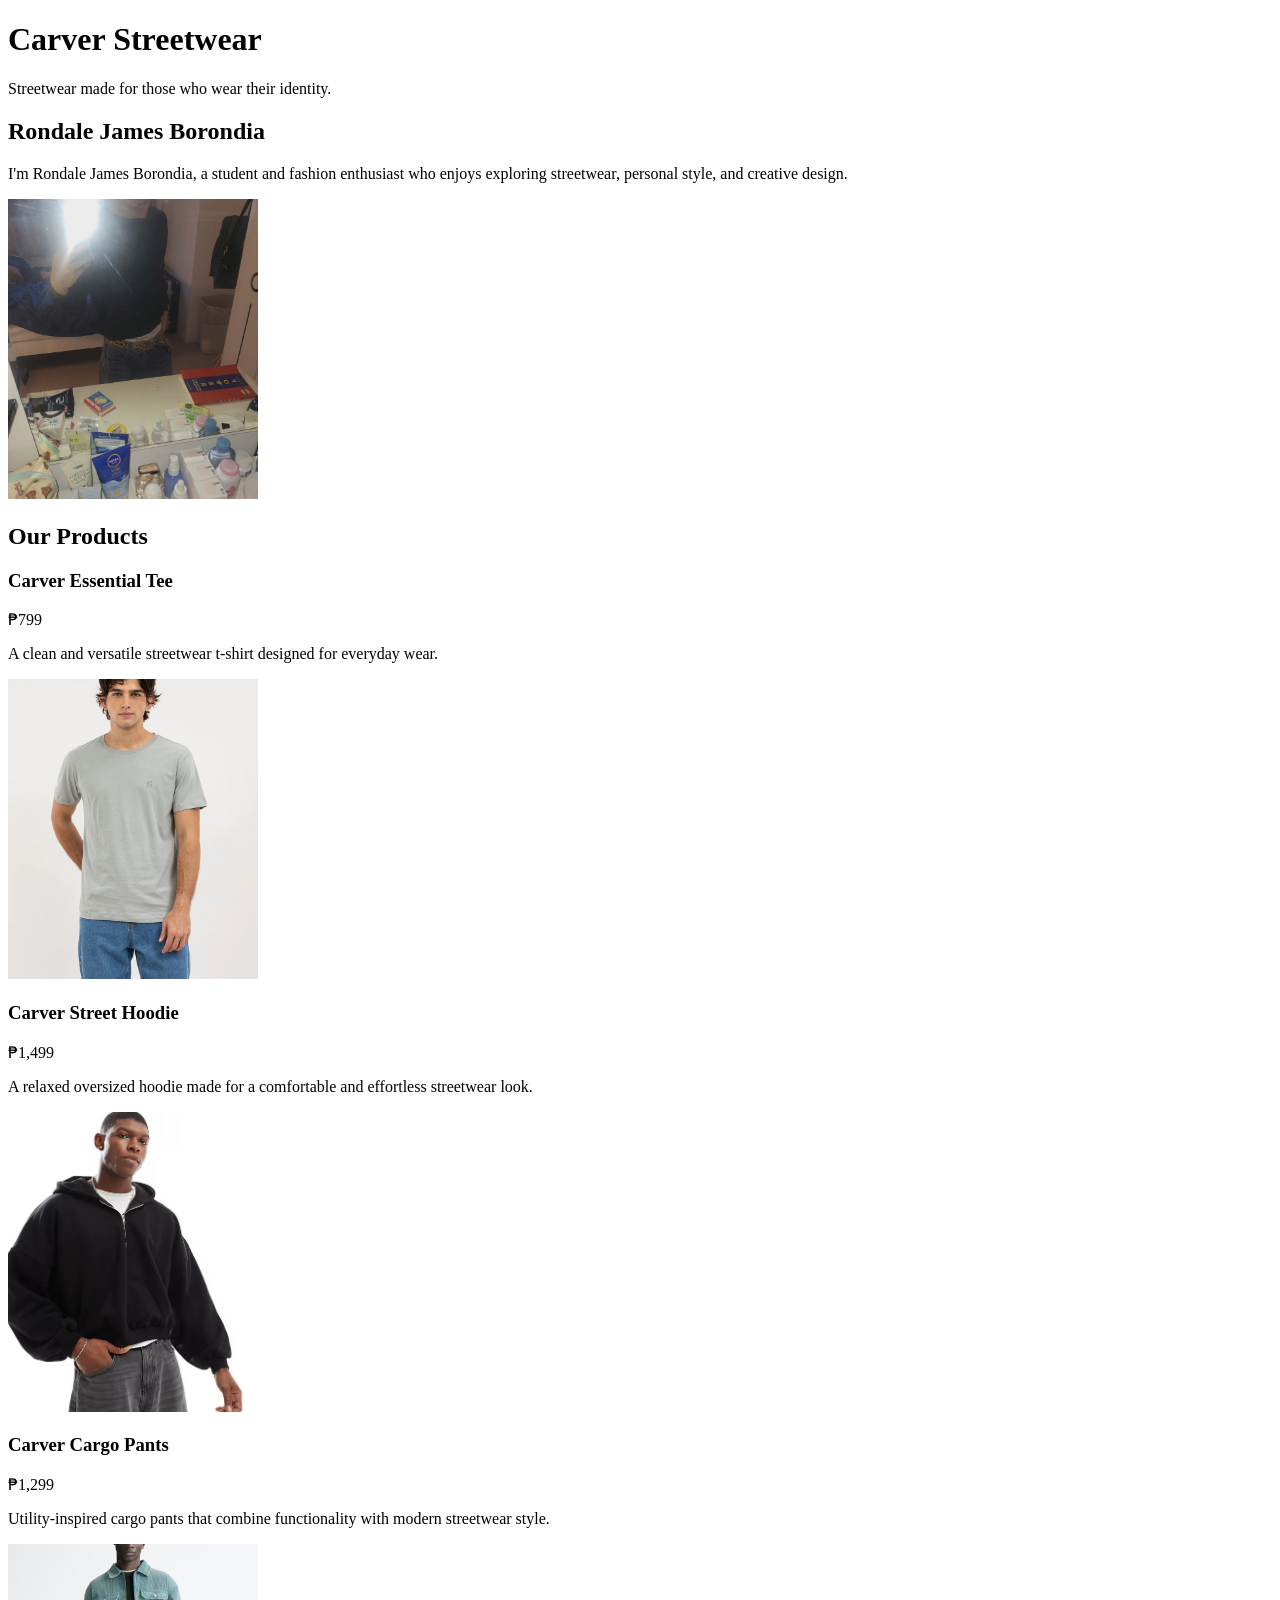
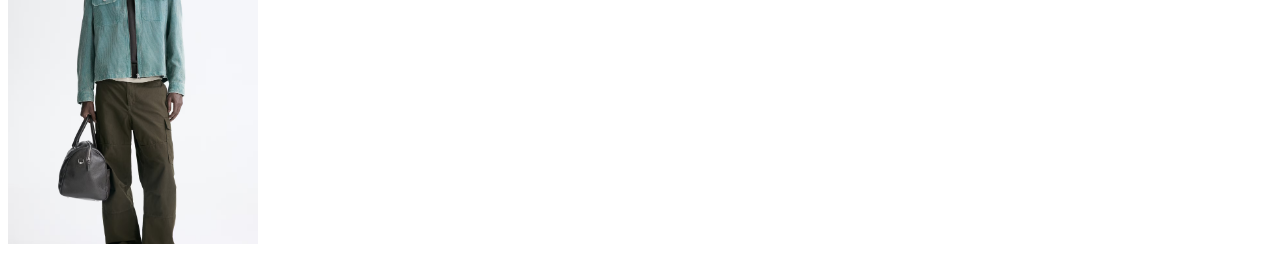
==== index.html @ 4114f677 "Add shop products" ====
<!DOCTYPE html>
<html lang="en">
<head>
    <meta charset="UTF-8">
    <meta name="viewport" content="width=device-width, initial-scale=1.0">
    <title>Carver Streetwear</title>
    <style>
    img {
        width: 250px;
        height: 300px;
        object-fit: cover;
    }
</style>
</head>
<body>

    <h1>Carver Streetwear</h1>

    <p>Streetwear made for those who wear their identity.</p>

    <section>
        <h2>Rondale James Borondia</h2>

        <p>
            I'm Rondale James Borondia, a student and fashion enthusiast
            who enjoys exploring streetwear, personal style, and creative design.
        </p>

        <img src="./fashfash.jpg" alt="Photo of Rondale James Borondia">
    </section>

    <section>
        <h2>Our Products</h2>

    <article>
        <h3>Carver Essential Tee</h3>
        <p>₱799</p>
        <p>A clean and versatile streetwear t-shirt designed for everyday wear.</p>  
        <img src="/tee.jpg" alt="Carver Essential Tee">
    </article>

    <article>
        <h3>Carver Street Hoodie</h3>
        <p>₱1,499</p>
        <p>A relaxed oversized hoodie made for a comfortable and effortless streetwear look.</p>
        <img src="/hoodie.jpg" alt="Carver Street Hoodie">
    </article>

    <article>
        <h3>Carver Cargo Pants</h3>
        <p>₱1,299</p>
        <p>Utility-inspired cargo pants that combine functionality with modern streetwear style.</p>
        <img src="/pants.jpg" alt="Carver Cargo Pants">
    </article>

    </section>

</body>
</html>
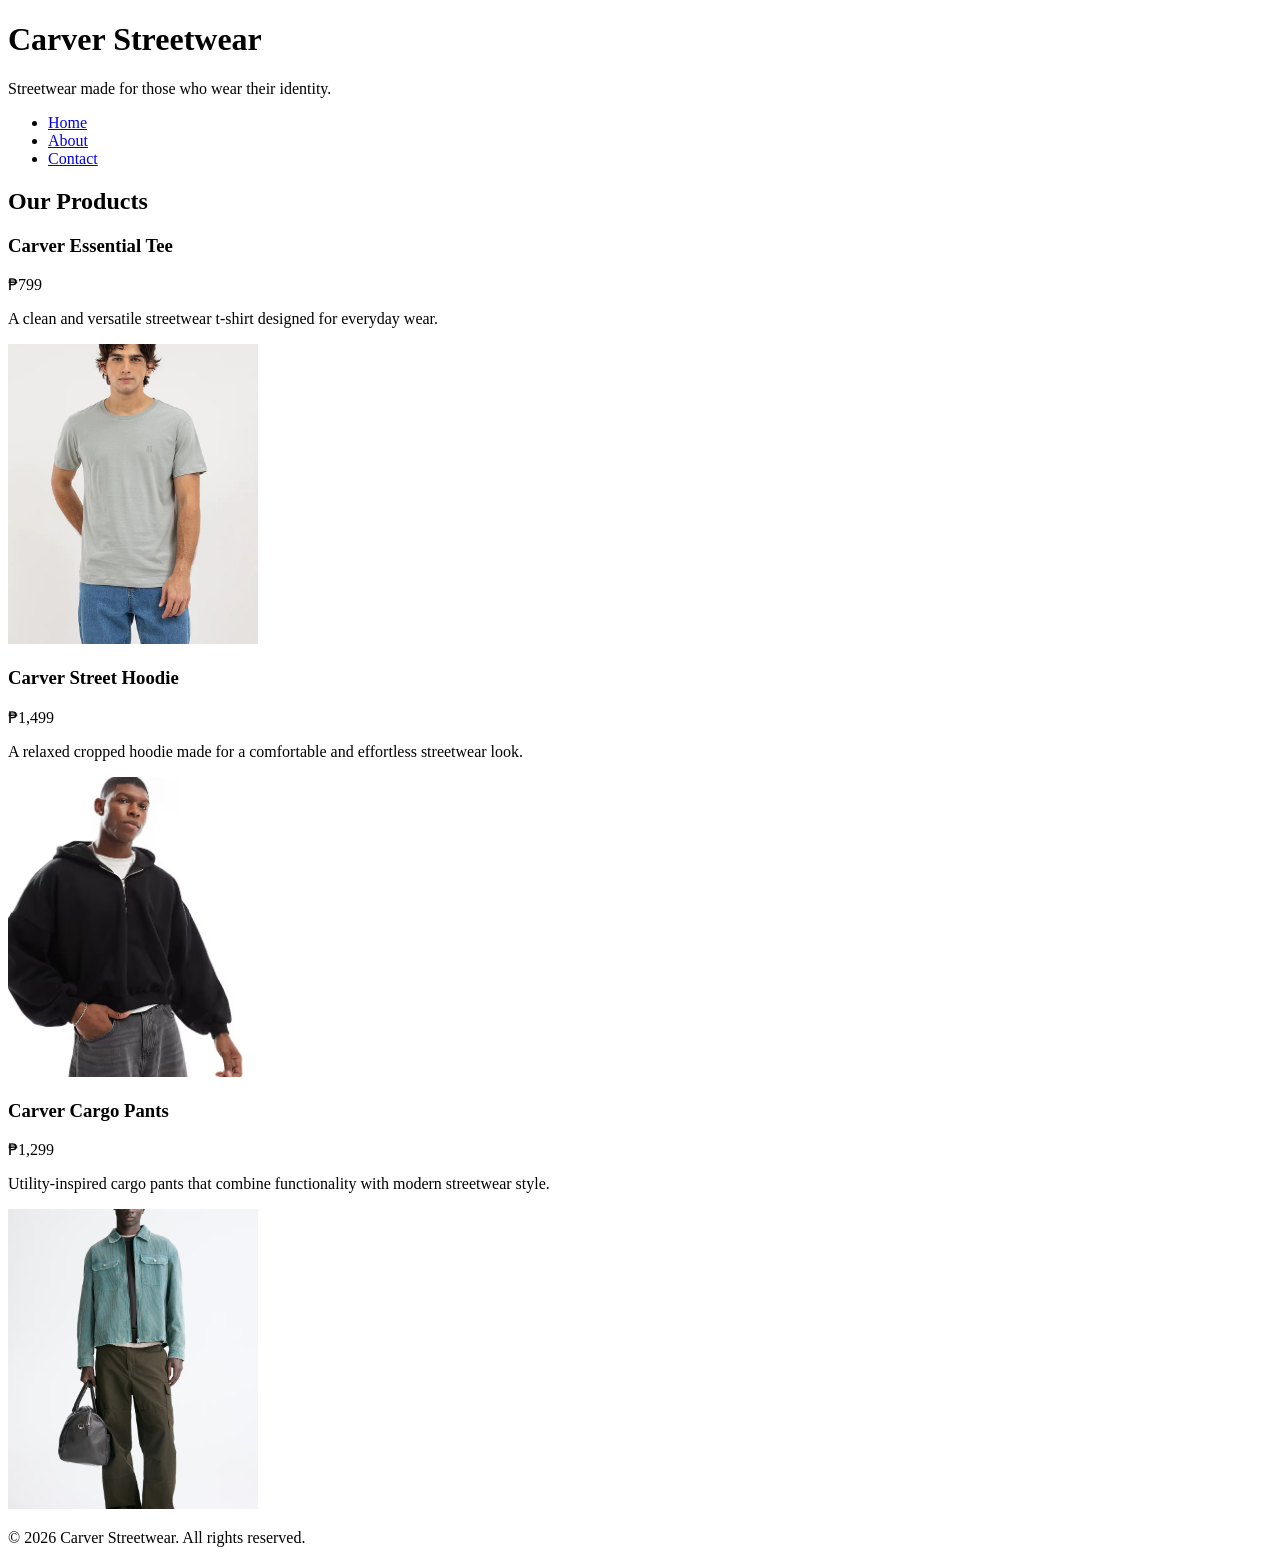
==== commit c1370641: "Add About and Contact pages" ====
--- a/index.html
+++ b/index.html
@@ -5,55 +5,60 @@
     <meta name="viewport" content="width=device-width, initial-scale=1.0">
     <title>Carver Streetwear</title>
     <style>
-    img {
-        width: 250px;
-        height: 300px;
-        object-fit: cover;
-    }
-</style>
+        img {
+            width: 250px;
+            height: 300px;
+            object-fit: cover;
+        }
+    </style>
 </head>
 <body>
 
-    <h1>Carver Streetwear</h1>
+    <header>
+        <h1>Carver Streetwear</h1>
 
-    <p>Streetwear made for those who wear their identity.</p>
+        <p>Streetwear made for those who wear their identity.</p>
 
-    <section>
-        <h2>Rondale James Borondia</h2>
+        <nav>
+            <ul>
+                <li><a href="index.html">Home</a></li>
+                <li><a href="about.html">About</a></li>
+                <li><a href="contact.html">Contact</a></li>
+            </ul>
+        </nav>
+    </header>
 
-        <p>
-            I'm Rondale James Borondia, a student and fashion enthusiast
-            who enjoys exploring streetwear, personal style, and creative design.
-        </p>
+    <main>
+        <section>
+            <h2>Our Products</h2>
 
-        <img src="./fashfash.jpg" alt="Photo of Rondale James Borondia">
-    </section>
+            <article>
+                <h3>Carver Essential Tee</h3>
+                <p>₱799</p>
+                <p>A clean and versatile streetwear t-shirt designed for everyday wear.</p>
+                <img src="/tee.jpg" alt="Carver Essential Tee">
+            </article>
 
-    <section>
-        <h2>Our Products</h2>
+            <article>
+                <h3>Carver Street Hoodie</h3>
+                <p>₱1,499</p>
+                <p>A relaxed cropped hoodie made for a comfortable and effortless streetwear look.</p>
+                <img src="/hoodie.jpg" alt="Carver Street Hoodie">
+            </article>
 
-    <article>
-        <h3>Carver Essential Tee</h3>
-        <p>₱799</p>
-        <p>A clean and versatile streetwear t-shirt designed for everyday wear.</p>  
-        <img src="/tee.jpg" alt="Carver Essential Tee">
-    </article>
+            <article>
+                <h3>Carver Cargo Pants</h3>
+                <p>₱1,299</p>
+                <p>Utility-inspired cargo pants that combine functionality with modern streetwear style.</p>
+                <img src="/pants.jpg" alt="Carver Cargo Pants">
+            </article>
 
-    <article>
-        <h3>Carver Street Hoodie</h3>
-        <p>₱1,499</p>
-        <p>A relaxed oversized hoodie made for a comfortable and effortless streetwear look.</p>
-        <img src="/hoodie.jpg" alt="Carver Street Hoodie">
-    </article>
+        </section>
+    </main>
 
-    <article>
-        <h3>Carver Cargo Pants</h3>
-        <p>₱1,299</p>
-        <p>Utility-inspired cargo pants that combine functionality with modern streetwear style.</p>
-        <img src="/pants.jpg" alt="Carver Cargo Pants">
-    </article>
-
-    </section>
+    <footer>
+        <p>&copy; 2026 Carver Streetwear. All rights reserved.</p>
+    </footer>
 
 </body>
 </html>
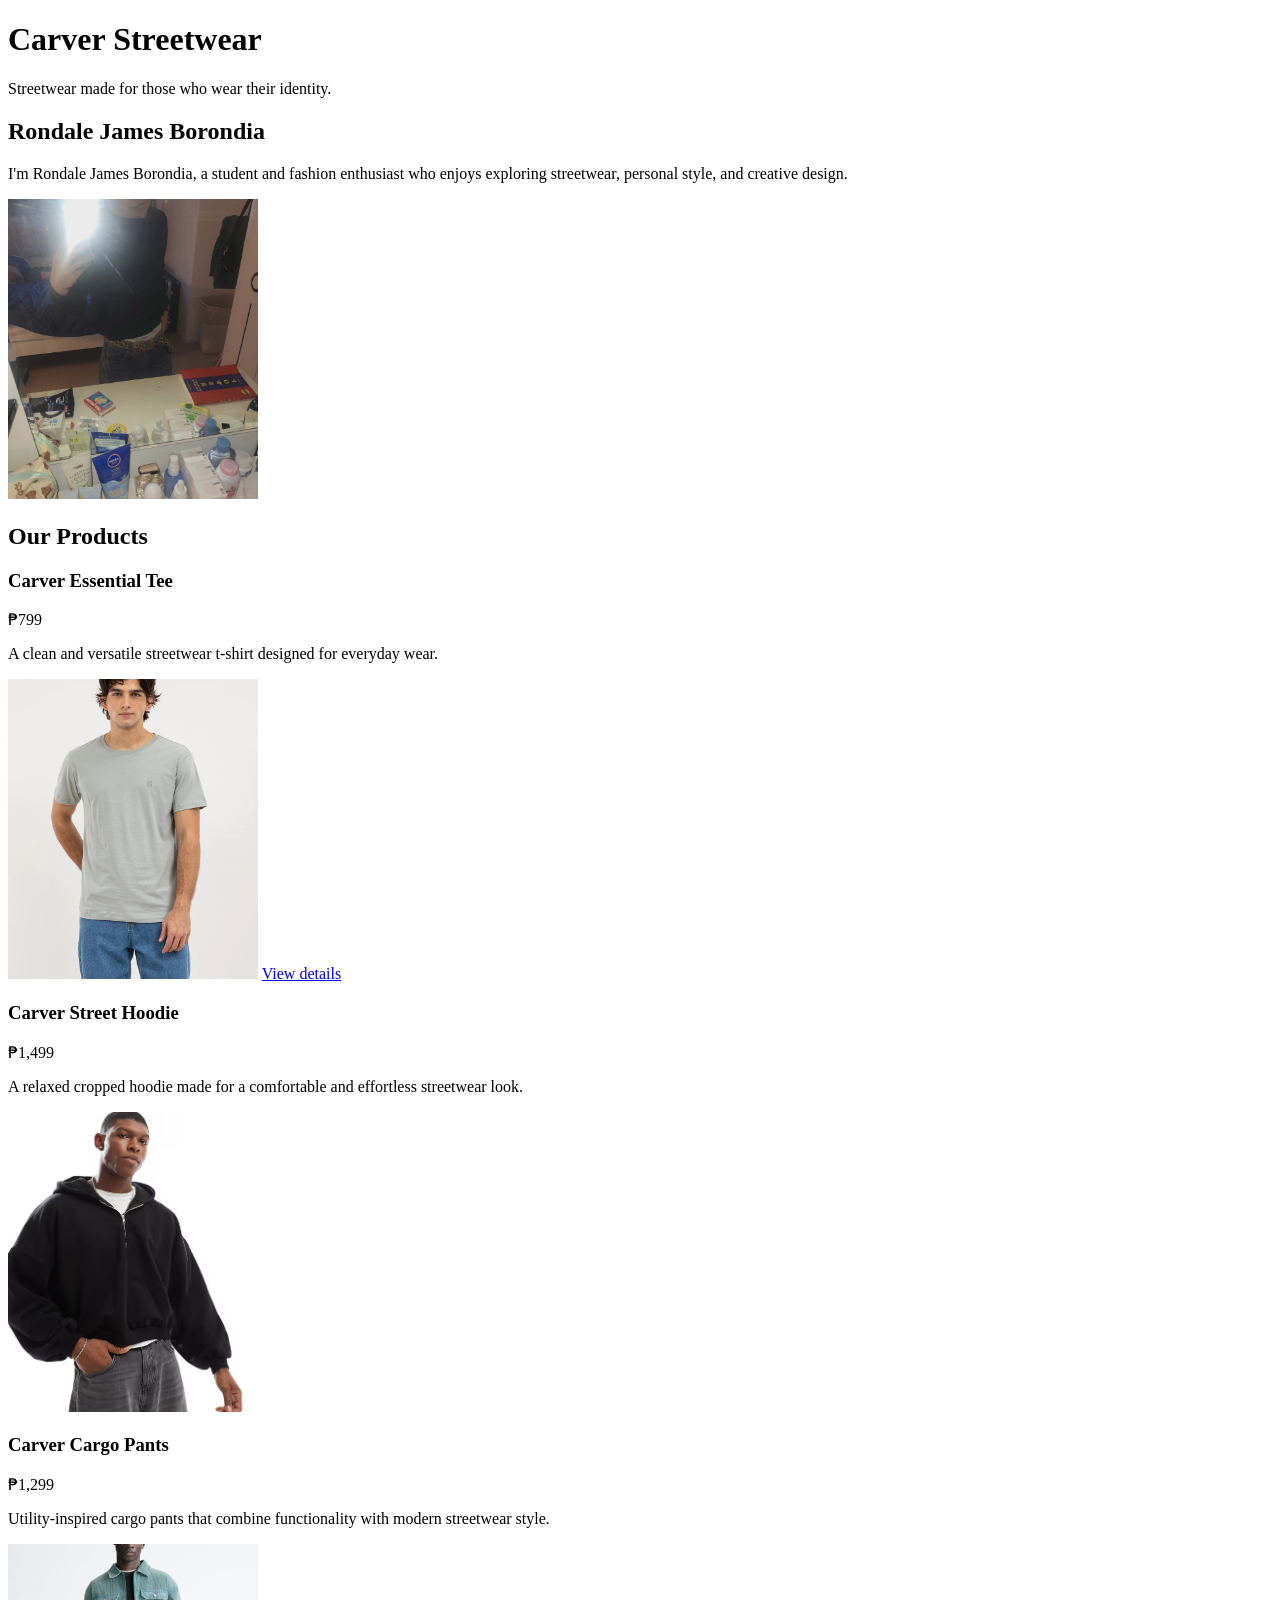
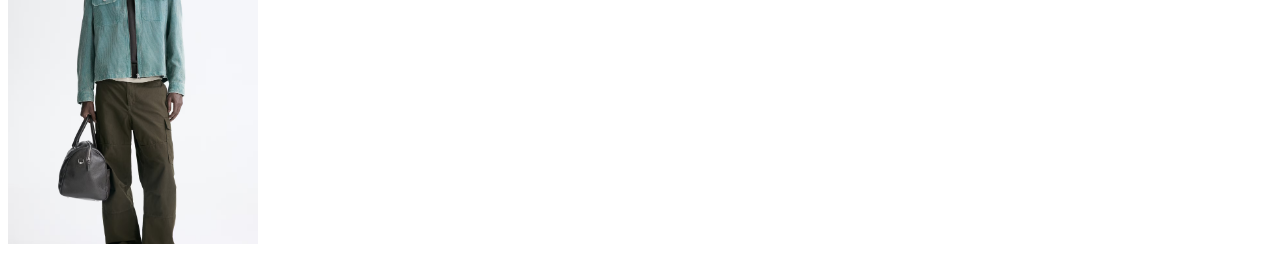
==== commit 30106982: "Add product detail page" ====
--- a/index.html
+++ b/index.html
@@ -5,60 +5,56 @@
     <meta name="viewport" content="width=device-width, initial-scale=1.0">
     <title>Carver Streetwear</title>
     <style>
-        img {
-            width: 250px;
-            height: 300px;
-            object-fit: cover;
-        }
-    </style>
+    img {
+        width: 250px;
+        height: 300px;
+        object-fit: cover;
+    }
+</style>
 </head>
 <body>
 
-    <header>
-        <h1>Carver Streetwear</h1>
+    <h1>Carver Streetwear</h1>
 
-        <p>Streetwear made for those who wear their identity.</p>
+    <p>Streetwear made for those who wear their identity.</p>
 
-        <nav>
-            <ul>
-                <li><a href="index.html">Home</a></li>
-                <li><a href="about.html">About</a></li>
-                <li><a href="contact.html">Contact</a></li>
-            </ul>
-        </nav>
-    </header>
+    <section>
+        <h2>Rondale James Borondia</h2>
 
-    <main>
-        <section>
-            <h2>Our Products</h2>
+        <p>
+            I'm Rondale James Borondia, a student and fashion enthusiast
+            who enjoys exploring streetwear, personal style, and creative design.
+        </p>
 
-            <article>
-                <h3>Carver Essential Tee</h3>
-                <p>₱799</p>
-                <p>A clean and versatile streetwear t-shirt designed for everyday wear.</p>
-                <img src="/tee.jpg" alt="Carver Essential Tee">
-            </article>
+        <img src="./fashfash.jpg" alt="Photo of Rondale James Borondia">
+    </section>
 
-            <article>
-                <h3>Carver Street Hoodie</h3>
-                <p>₱1,499</p>
-                <p>A relaxed cropped hoodie made for a comfortable and effortless streetwear look.</p>
-                <img src="/hoodie.jpg" alt="Carver Street Hoodie">
-            </article>
+    <section>
+        <h2>Our Products</h2>
 
-            <article>
-                <h3>Carver Cargo Pants</h3>
-                <p>₱1,299</p>
-                <p>Utility-inspired cargo pants that combine functionality with modern streetwear style.</p>
-                <img src="/pants.jpg" alt="Carver Cargo Pants">
-            </article>
+    <article>
+        <h3>Carver Essential Tee</h3>
+        <p>₱799</p>
+        <p>A clean and versatile streetwear t-shirt designed for everyday wear.</p>
+        <img src="/tee.jpg" alt="Carver Essential Tee">
+        <a href="products/carver-essential-tee.html">View details</a>
+    </article>
 
-        </section>
-    </main>
+    <article>
+        <h3>Carver Street Hoodie</h3>
+        <p>₱1,499</p>
+        <p>A relaxed cropped hoodie made for a comfortable and effortless streetwear look.</p>
+        <img src="/hoodie.jpg" alt="Carver Street Hoodie">
+    </article>
+    
+    <article>
+        <h3>Carver Cargo Pants</h3>
+        <p>₱1,299</p>
+        <p>Utility-inspired cargo pants that combine functionality with modern streetwear style.</p>
+        <img src="/pants.jpg" alt="Carver Cargo Pants">
+    </article>
 
-    <footer>
-        <p>&copy; 2026 Carver Streetwear. All rights reserved.</p>
-    </footer>
+    </section>
 
 </body>
 </html>
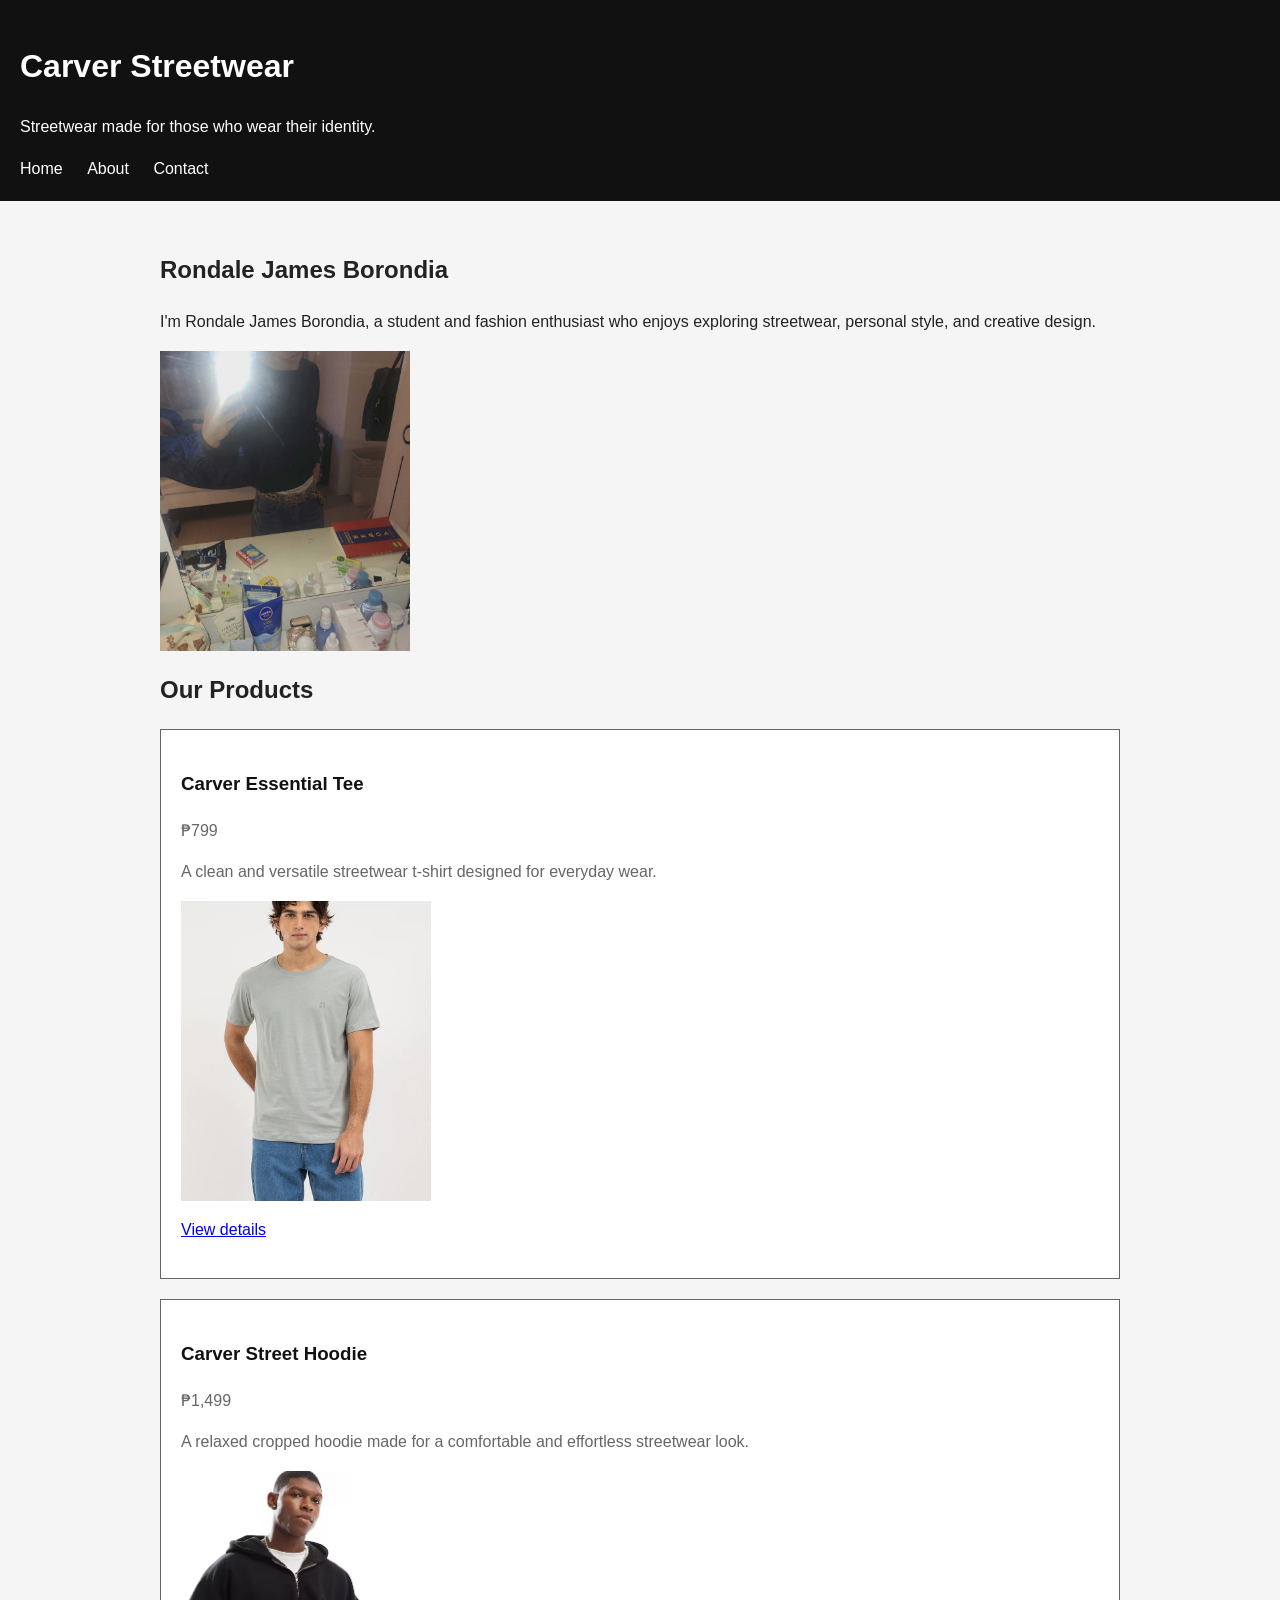
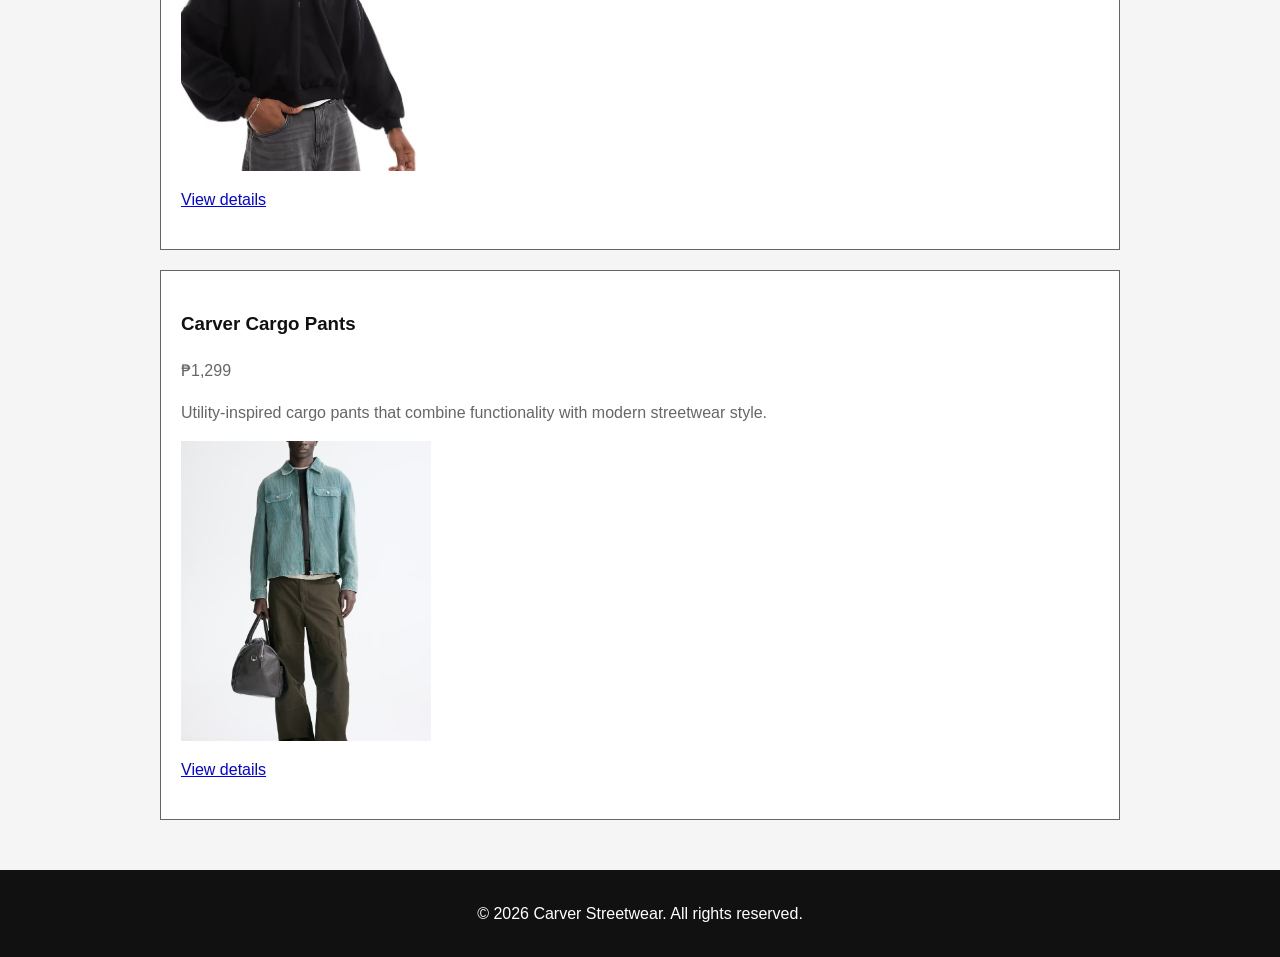
==== commit 6a708d97: "Complete module 5.1 stylesheet" ====
--- a/index.html
+++ b/index.html
@@ -3,58 +3,107 @@
 <head>
     <meta charset="UTF-8">
     <meta name="viewport" content="width=device-width, initial-scale=1.0">
+
+    <link rel="stylesheet" href="./style.css">
+
     <title>Carver Streetwear</title>
+
     <style>
-    img {
-        width: 250px;
-        height: 300px;
-        object-fit: cover;
-    }
-</style>
+        img {
+            width: 250px;
+            height: 300px;
+            object-fit: cover;
+        }
+    </style>
 </head>
+
 <body>
 
-    <h1>Carver Streetwear</h1>
+    <header>
+        <h1>Carver Streetwear</h1>
 
-    <p>Streetwear made for those who wear their identity.</p>
+        <p>Streetwear made for those who wear their identity.</p>
 
-    <section>
-        <h2>Rondale James Borondia</h2>
+        <nav>
+            <ul>
+                <li><a href="index.html">Home</a></li>
+                <li><a href="about.html">About</a></li>
+                <li><a href="contact.html">Contact</a></li>
+            </ul>
+        </nav>
+    </header>
 
-        <p>
-            I'm Rondale James Borondia, a student and fashion enthusiast
-            who enjoys exploring streetwear, personal style, and creative design.
-        </p>
+    <main>
 
-        <img src="./fashfash.jpg" alt="Photo of Rondale James Borondia">
-    </section>
+        <section>
+            <h2>Rondale James Borondia</h2>
 
-    <section>
-        <h2>Our Products</h2>
+            <p>
+                I'm Rondale James Borondia, a student and fashion enthusiast
+                who enjoys exploring streetwear, personal style, and creative design.
+            </p>
 
-    <article>
-        <h3>Carver Essential Tee</h3>
-        <p>₱799</p>
-        <p>A clean and versatile streetwear t-shirt designed for everyday wear.</p>
-        <img src="/tee.jpg" alt="Carver Essential Tee">
-        <a href="products/carver-essential-tee.html">View details</a>
-    </article>
+            <img src="fashfash.jpg" alt="Photo of Rondale James Borondia">
+        </section>
 
-    <article>
-        <h3>Carver Street Hoodie</h3>
-        <p>₱1,499</p>
-        <p>A relaxed cropped hoodie made for a comfortable and effortless streetwear look.</p>
-        <img src="/hoodie.jpg" alt="Carver Street Hoodie">
-    </article>
-    
-    <article>
-        <h3>Carver Cargo Pants</h3>
-        <p>₱1,299</p>
-        <p>Utility-inspired cargo pants that combine functionality with modern streetwear style.</p>
-        <img src="/pants.jpg" alt="Carver Cargo Pants">
-    </article>
+        <section>
+            <h2>Our Products</h2>
 
-    </section>
+            <article>
+                <h3>Carver Essential Tee</h3>
+
+                <p>₱799</p>
+
+                <p>
+                    A clean and versatile streetwear t-shirt designed for everyday wear.
+                </p>
+
+                <img src="tee.jpg" alt="Carver Essential Tee">
+
+                <p>
+                    <a href="products/carver-essential-tee.html">View details</a>
+                </p>
+            </article>
+
+            <article>
+                <h3>Carver Street Hoodie</h3>
+
+                <p>₱1,499</p>
+
+                <p>
+                    A relaxed cropped hoodie made for a comfortable and effortless streetwear look.
+                </p>
+
+                <img src="hoodie.jpg" alt="Carver Street Hoodie">
+
+                <p>
+                    <a href="products/carver-street-hoodie.html">View details</a>
+                </p>
+            </article>
+
+            <article>
+                <h3>Carver Cargo Pants</h3>
+
+                <p>₱1,299</p>
+
+                <p>
+                    Utility-inspired cargo pants that combine functionality with modern streetwear style.
+                </p>
+
+                <img src="pants.jpg" alt="Carver Cargo Pants">
+
+                <p>
+                    <a href="products/carver-cargo-pants.html">View details</a>
+                </p>
+            </article>
+
+        </section>
+
+    </main>
+
+    <footer>
+        <p>&copy; 2026 Carver Streetwear. All rights reserved.</p>
+    </footer>
 
 </body>
 </html>
--- a/style.css
+++ b/style.css
@@ -0,0 +1,104 @@
+/* ========================================
+   1. VARIABLES
+   ======================================== */
+
+:root {
+    --brand-color: #111111;
+    --dark-ink: #222222;
+    --muted-grey: #666666;
+    --light-background: #f5f5f5;
+    --white: #ffffff;
+}
+
+
+/* ========================================
+   2. BASE STYLES
+   ======================================== */
+
+* {
+    box-sizing: border-box;
+}
+
+body {
+    font-family: Arial, sans-serif;
+    line-height: 1.6;
+    color: var(--dark-ink);
+    background-color: var(--light-background);
+    margin: 0;
+}
+
+
+/* ========================================
+   3. LAYOUT REGIONS
+   ======================================== */
+
+header {
+    background-color: var(--brand-color);
+    color: var(--white);
+    padding: 20px;
+}
+
+nav {
+    margin-top: 10px;
+}
+
+nav ul {
+    list-style: none;
+    padding: 0;
+    margin: 0;
+}
+
+nav li {
+    display: inline-block;
+    margin-right: 20px;
+}
+
+nav a {
+    color: var(--white);
+    text-decoration: none;
+}
+
+main {
+    max-width: 1000px;
+    margin: 0 auto;
+    padding: 30px 20px;
+}
+
+footer {
+    background-color: var(--brand-color);
+    color: var(--white);
+    text-align: center;
+    padding: 15px;
+}
+
+
+/* ========================================
+   4. COMPONENTS — PRODUCT CARDS
+   ======================================== */
+
+article {
+    background-color: var(--white);
+    padding: 20px;
+    margin-bottom: 20px;
+    border: 1px solid var(--muted-grey);
+}
+
+article h2,
+article h3 {
+    color: var(--brand-color);
+}
+
+article p {
+    color: var(--muted-grey);
+}
+
+
+/* ========================================
+   5. IMAGES
+   ======================================== */
+
+img {
+    max-width: 100%;
+    height: auto;
+    display: block;
+}
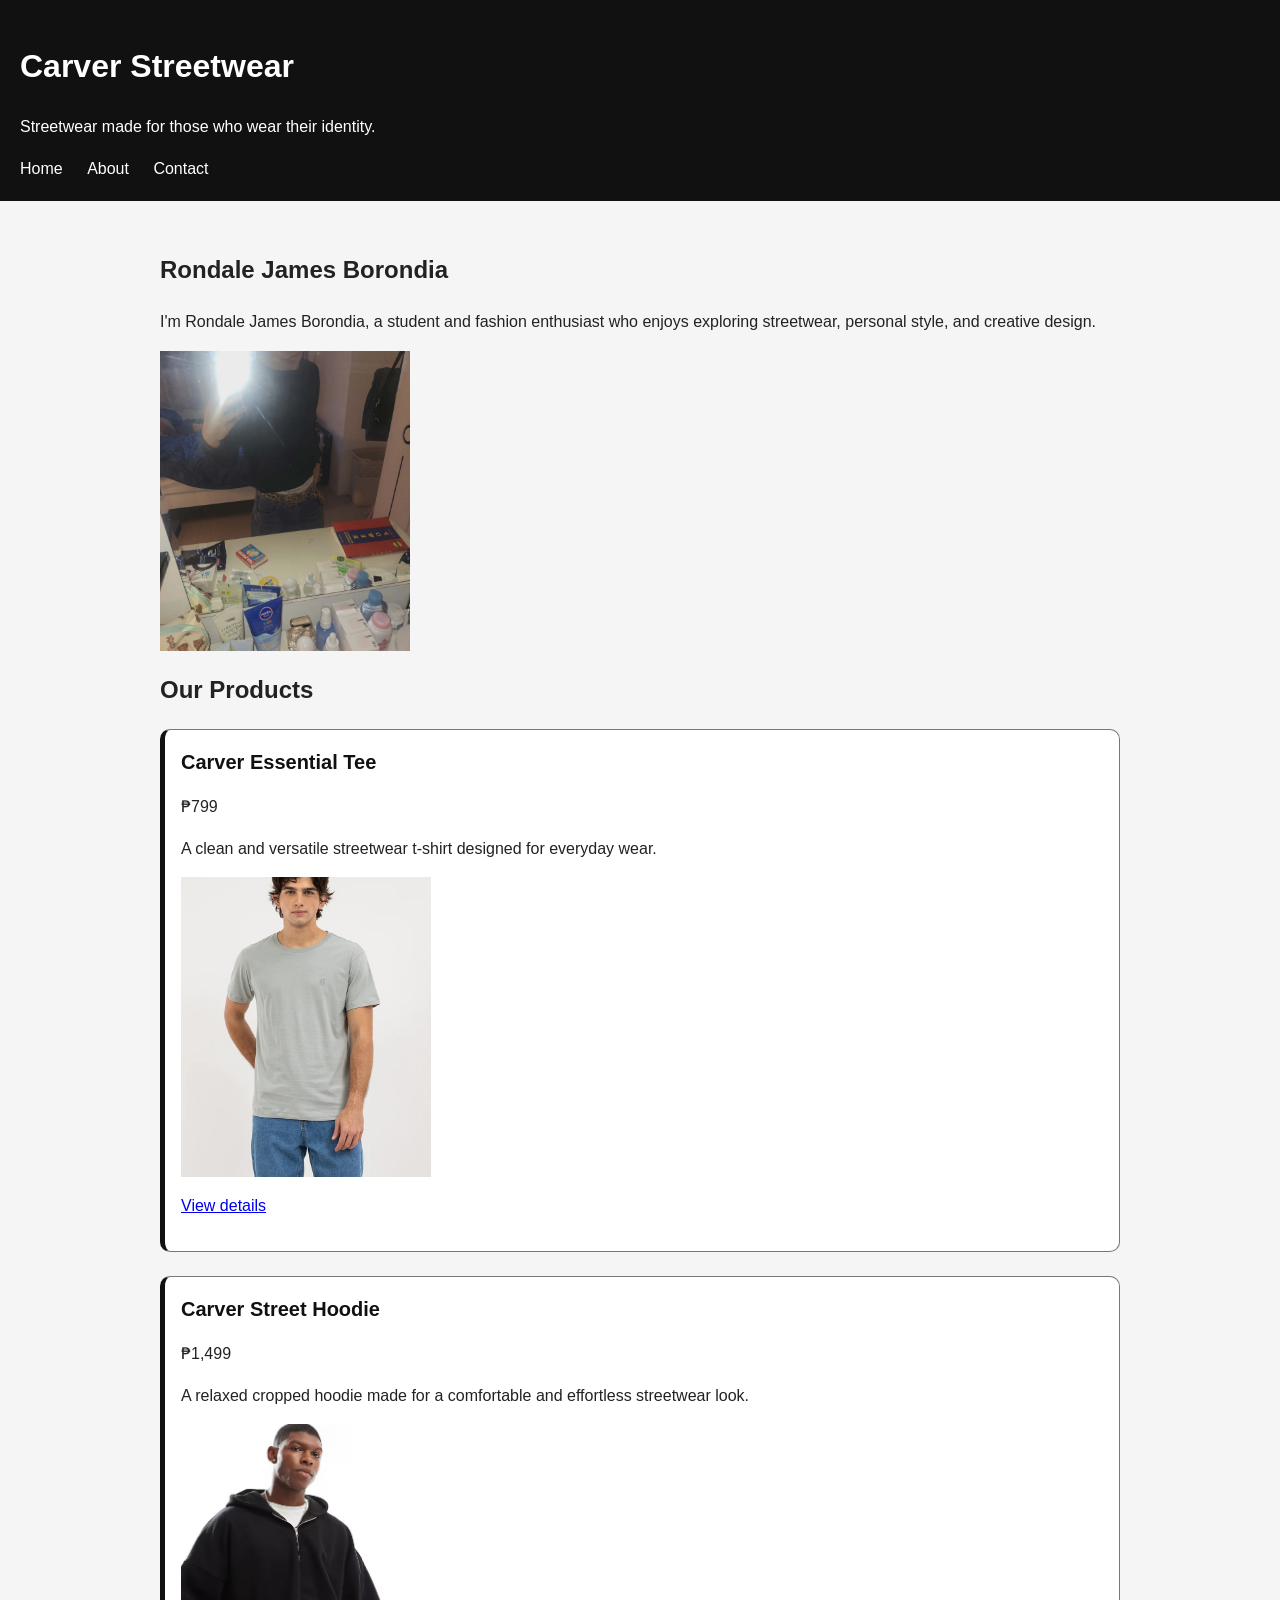
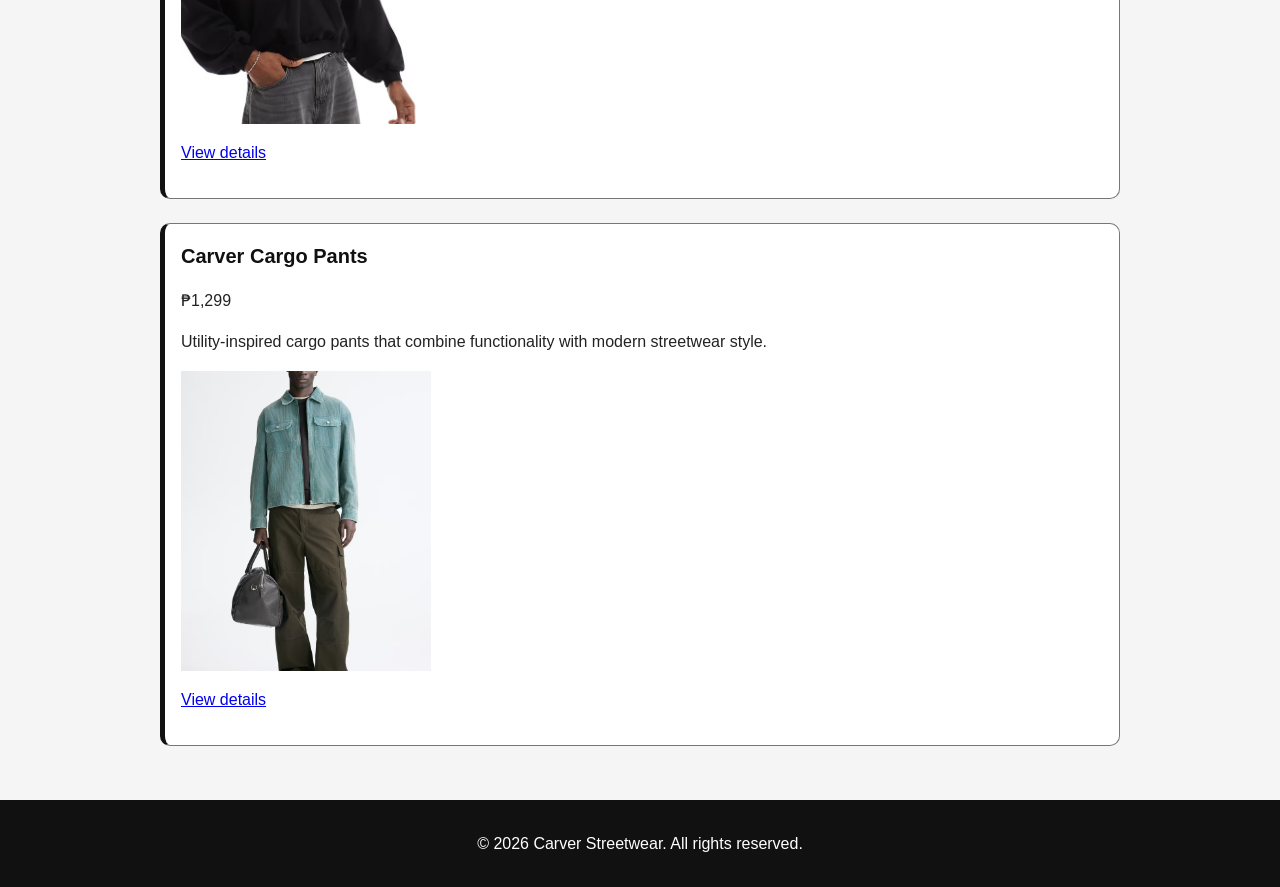
==== commit 4e791701: "Style product cards and contact form" ====
--- a/index.html
+++ b/index.html
@@ -1,3 +1,4 @@
+
 <!DOCTYPE html>
 <html lang="en">
 <head>
@@ -49,7 +50,7 @@
         <section>
             <h2>Our Products</h2>
 
-            <article>
+            <article class="product-card">
                 <h3>Carver Essential Tee</h3>
 
                 <p>₱799</p>
@@ -65,7 +66,7 @@
                 </p>
             </article>
 
-            <article>
+            <article class="product-card">
                 <h3>Carver Street Hoodie</h3>
 
                 <p>₱1,499</p>
@@ -81,7 +82,7 @@
                 </p>
             </article>
 
-            <article>
+            <article class="product-card">
                 <h3>Carver Cargo Pants</h3>
 
                 <p>₱1,299</p>
@@ -106,4 +107,4 @@
     </footer>
 
 </body>
-</html>+</html>
--- a/style.css
+++ b/style.css
@@ -1,3 +1,4 @@
+
 /* ========================================
    1. VARIABLES
    ======================================== */
@@ -8,6 +9,8 @@
     --muted-grey: #666666;
     --light-background: #f5f5f5;
     --white: #ffffff;
+    --card-background: #ffffff;
+    --border-color: #777777;
 }
 
 
@@ -73,14 +76,14 @@
 
 
 /* ========================================
-   4. COMPONENTS — PRODUCT CARDS
+   4. PRODUCT CARDS
    ======================================== */
 
 article {
-    background-color: var(--white);
+    background-color: var(--card-background);
     padding: 20px;
     margin-bottom: 20px;
-    border: 1px solid var(--muted-grey);
+    border: 1px solid var(--border-color);
 }
 
 article h2,
@@ -89,7 +92,29 @@
 }
 
 article p {
-    color: var(--muted-grey);
+    color: var(--dark-ink);
+}
+
+/* Reusable product card class */
+
+.product-card {
+    background-color: var(--card-background);
+    border-radius: 10px;
+    padding: 16px;
+    border-left: 5px solid var(--brand-color);
+    margin-bottom: 24px;
+}
+
+.product-card h3 {
+    font-size: 1.25rem;
+    color: var(--brand-color);
+    margin-top: 0;
+    margin-bottom: 10px;
+}
+
+.product-card p {
+    color: var(--dark-ink);
+    line-height: 1.6;
 }
 
 
@@ -101,4 +126,75 @@
     max-width: 100%;
     height: auto;
     display: block;
-}+}
+
+
+/* ========================================
+   6. CONTACT FORM
+   ======================================== */
+
+fieldset {
+    padding: 20px;
+    border: 1px solid var(--border-color);
+    border-radius: 10px;
+    margin-bottom: 20px;
+}
+
+legend {
+    color: var(--brand-color);
+    font-weight: bold;
+    padding: 0 8px;
+}
+
+/* Form fields */
+
+input,
+select,
+textarea {
+    box-sizing: border-box;
+    max-width: 100%;
+    padding: 10px;
+    border: 1px solid var(--border-color);
+    border-radius: 5px;
+    font: inherit;
+    color: var(--dark-ink);
+    background-color: var(--white);
+}
+
+input,
+select {
+    width: 100%;
+}
+
+textarea {
+    width: 100%;
+    min-height: 120px;
+    resize: vertical;
+}
+
+/* Visible keyboard focus */
+
+input:focus,
+select:focus,
+textarea:focus,
+button:focus {
+    outline: 3px solid var(--brand-color);
+    outline-offset: 2px;
+}
+
+/* Submit button */
+
+button[type="submit"] {
+    background-color: var(--brand-color);
+    color: var(--white);
+    padding: 12px 20px;
+    border: none;
+    border-radius: 5px;
+    cursor: pointer;
+    font: inherit;
+    font-weight: bold;
+}
+
+button[type="submit"]:hover {
+    opacity: 0.85;
+}
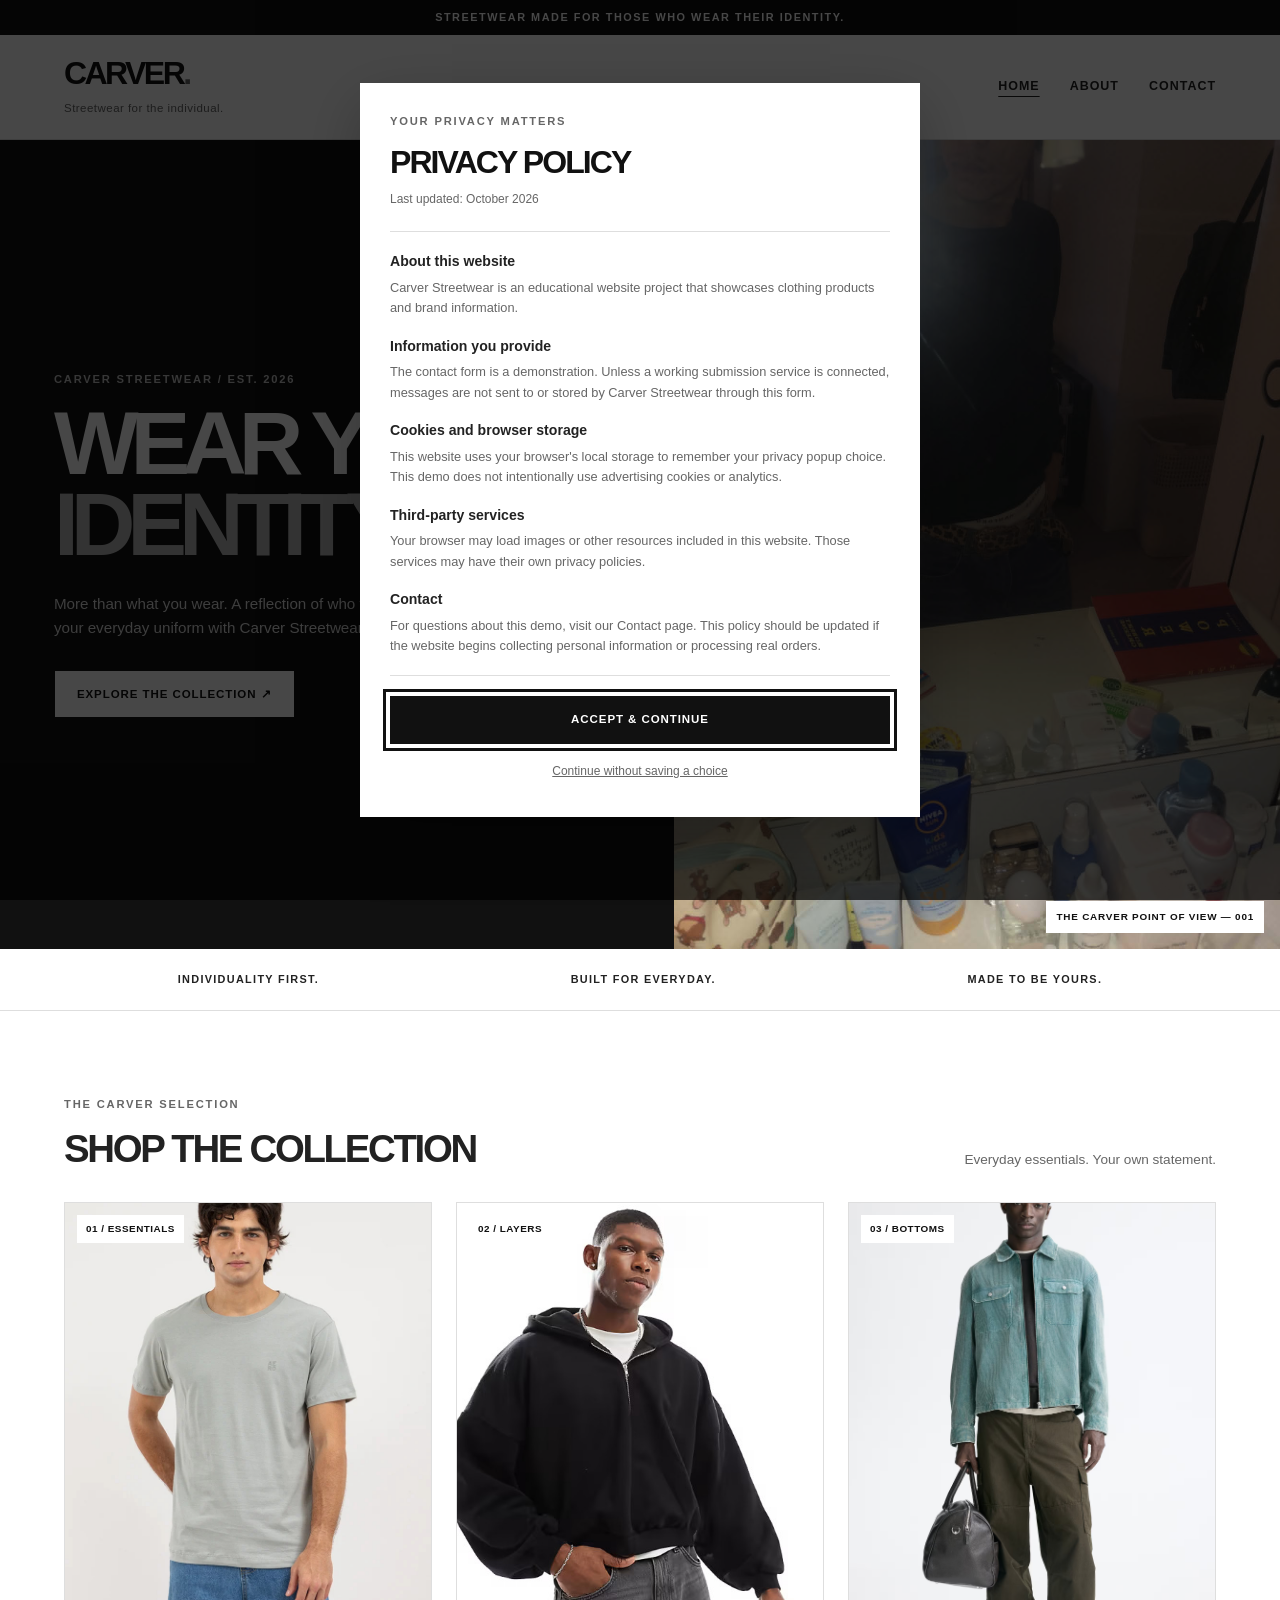
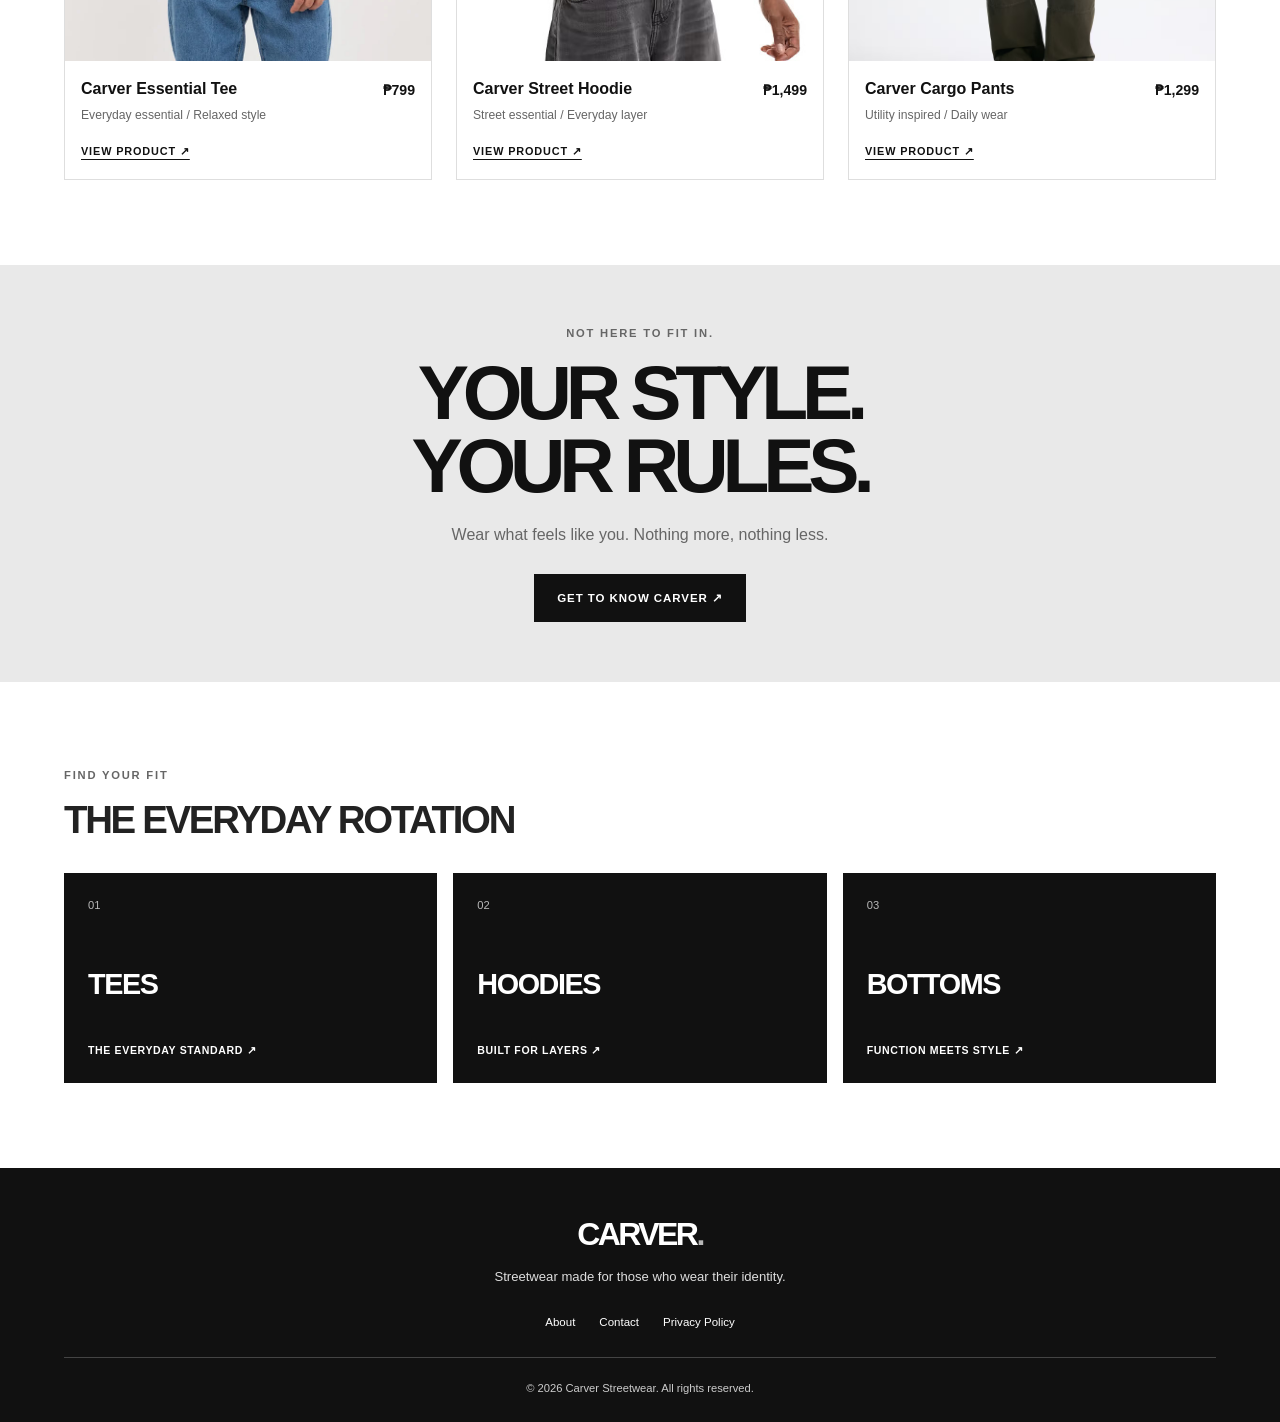
==== commit 8fb00d49: "Polish product pages and color selection" ====
--- a/index.html
+++ b/index.html
@@ -4,30 +4,24 @@
 <head>
     <meta charset="UTF-8">
     <meta name="viewport" content="width=device-width, initial-scale=1.0">
-
-    <link rel="stylesheet" href="./style.css">
-
-    <title>Carver Streetwear</title>
-
-    <style>
-        img {
-            width: 250px;
-            height: 300px;
-            object-fit: cover;
-        }
-    </style>
+    <meta name="description" content="Discover Carver Streetwear: everyday streetwear made for those who wear their identity.">
+    <title>Carver Streetwear | Wear Your Identity</title>
+    <link rel="stylesheet" href="style.css">
 </head>
-
 <body>
 
-    <header>
-        <h1>Carver Streetwear</h1>
-
-        <p>Streetwear made for those who wear their identity.</p>
-
-        <nav>
+    <div class="announcement-bar">
+        STREETWEAR MADE FOR THOSE WHO WEAR THEIR IDENTITY.
+    </div>
+
+    <header class="site-header">
+        <div class="site-branding">
+            <a class="logo" href="index.html">CARVER<span>.</span></a>
+            <p>Streetwear for the individual.</p>
+        </div>
+        <nav aria-label="Main navigation">
             <ul>
-                <li><a href="index.html">Home</a></li>
+                <li><a class="active" href="index.html">Home</a></li>
                 <li><a href="about.html">About</a></li>
                 <li><a href="contact.html">Contact</a></li>
             </ul>
@@ -35,76 +29,238 @@
     </header>
 
     <main>
-
-        <section>
-            <h2>Rondale James Borondia</h2>
-
-            <p>
-                I'm Rondale James Borondia, a student and fashion enthusiast
-                who enjoys exploring streetwear, personal style, and creative design.
-            </p>
-
-            <img src="fashfash.jpg" alt="Photo of Rondale James Borondia">
-        </section>
-
-        <section>
-            <h2>Our Products</h2>
-
-            <article class="product-card">
-                <h3>Carver Essential Tee</h3>
-
-                <p>₱799</p>
-
-                <p>
-                    A clean and versatile streetwear t-shirt designed for everyday wear.
-                </p>
-
-                <img src="tee.jpg" alt="Carver Essential Tee">
-
-                <p>
-                    <a href="products/carver-essential-tee.html">View details</a>
-                </p>
-            </article>
-
-            <article class="product-card">
-                <h3>Carver Street Hoodie</h3>
-
-                <p>₱1,499</p>
-
-                <p>
-                    A relaxed cropped hoodie made for a comfortable and effortless streetwear look.
-                </p>
-
-                <img src="hoodie.jpg" alt="Carver Street Hoodie">
-
-                <p>
-                    <a href="products/carver-street-hoodie.html">View details</a>
-                </p>
-            </article>
-
-            <article class="product-card">
-                <h3>Carver Cargo Pants</h3>
-
-                <p>₱1,299</p>
-
-                <p>
-                    Utility-inspired cargo pants that combine functionality with modern streetwear style.
-                </p>
-
-                <img src="pants.jpg" alt="Carver Cargo Pants">
-
-                <p>
-                    <a href="products/carver-cargo-pants.html">View details</a>
-                </p>
-            </article>
-
-        </section>
-
+        <section class="hero">
+            <div class="hero-copy">
+                <p class="eyebrow">CARVER STREETWEAR / EST. 2026</p>
+                <h1>WEAR YOUR<br><span>IDENTITY.</span></h1>
+                <p class="hero-description">
+                    More than what you wear. A reflection of who you are.
+                    Find your everyday uniform with Carver Streetwear.
+                </p>
+                <a class="button button-light" href="#products">EXPLORE THE COLLECTION ↗</a>
+            </div>
+            <div class="hero-image">
+                <img src="fashfash.jpg" alt="Carver Streetwear brand portrait">
+                <span class="image-label">THE CARVER POINT OF VIEW — 001</span>
+            </div>
+        </section>
+
+        <section class="intro-strip">
+            <p>INDIVIDUALITY FIRST.</p>
+            <p>BUILT FOR EVERYDAY.</p>
+            <p>MADE TO BE YOURS.</p>
+        </section>
+
+        <section class="section-block" id="products">
+            <div class="section-heading">
+                <div>
+                    <p class="eyebrow">THE CARVER SELECTION</p>
+                    <h2>SHOP THE COLLECTION</h2>
+                </div>
+                <p class="section-note">Everyday essentials. Your own statement.</p>
+            </div>
+
+            <div class="product-grid">
+                <article class="product-card">
+                    <a class="product-image" href="products/carver-essential-tee.html">
+                        <img src="tee.jpg" alt="Carver Essential Tee">
+                        <span class="product-number">01 / ESSENTIALS</span>
+                    </a>
+                    <div class="product-info">
+                        <div>
+                            <h3>Carver Essential Tee</h3>
+                            <p>Everyday essential / Relaxed style</p>
+                        </div>
+                        <span class="price">₱799</span>
+                    </div>
+                    <a class="text-link" href="products/carver-essential-tee.html">VIEW PRODUCT ↗</a>
+                </article>
+
+                <article class="product-card">
+                    <a class="product-image" href="products/carver-street-hoodie.html">
+                        <img src="hoodie.jpg" alt="Carver Street Hoodie">
+                        <span class="product-number">02 / LAYERS</span>
+                    </a>
+                    <div class="product-info">
+                        <div>
+                            <h3>Carver Street Hoodie</h3>
+                            <p>Street essential / Everyday layer</p>
+                        </div>
+                        <span class="price">₱1,499</span>
+                    </div>
+                    <a class="text-link" href="products/carver-street-hoodie.html">VIEW PRODUCT ↗</a>
+                </article>
+
+                <article class="product-card">
+                    <a class="product-image" href="products/carver-cargo-pants.html">
+                        <img src="pants.jpg" alt="Carver Cargo Pants">
+                        <span class="product-number">03 / BOTTOMS</span>
+                    </a>
+                    <div class="product-info">
+                        <div>
+                            <h3>Carver Cargo Pants</h3>
+                            <p>Utility inspired / Daily wear</p>
+                        </div>
+                        <span class="price">₱1,299</span>
+                    </div>
+                    <a class="text-link" href="products/carver-cargo-pants.html">VIEW PRODUCT ↗</a>
+                </article>
+            </div>
+        </section>
+
+        <section class="statement-section">
+            <p class="eyebrow">NOT HERE TO FIT IN.</p>
+            <h2>YOUR STYLE.<br>YOUR RULES.</h2>
+            <p>Wear what feels like you. Nothing more, nothing less.</p>
+            <a class="button button-dark" href="about.html">GET TO KNOW CARVER ↗</a>
+        </section>
+
+        <section class="category-section">
+            <div class="section-heading">
+                <div>
+                    <p class="eyebrow">FIND YOUR FIT</p>
+                    <h2>THE EVERYDAY ROTATION</h2>
+                </div>
+            </div>
+            <div class="category-grid">
+                <a class="category-tile" href="products/carver-essential-tee.html">
+                    <span>01</span>
+                    <h3>TEES</h3>
+                    <p>THE EVERYDAY STANDARD ↗</p>
+                </a>
+                <a class="category-tile" href="products/carver-street-hoodie.html">
+                    <span>02</span>
+                    <h3>HOODIES</h3>
+                    <p>BUILT FOR LAYERS ↗</p>
+                </a>
+                <a class="category-tile" href="products/carver-cargo-pants.html">
+                    <span>03</span>
+                    <h3>BOTTOMS</h3>
+                    <p>FUNCTION MEETS STYLE ↗</p>
+                </a>
+            </div>
+        </section>
     </main>
 
-    <footer>
-        <p>&copy; 2026 Carver Streetwear. All rights reserved.</p>
+    <footer class="site-footer">
+        <a class="footer-logo" href="index.html">CARVER<span>.</span></a>
+        <p>Streetwear made for those who wear their identity.</p>
+        <div class="footer-links">
+            <a href="about.html">About</a>
+            <a href="contact.html">Contact</a>
+            <a href="#privacy-policy" class="open-privacy">Privacy Policy</a>
+        </div>
+        <p class="copyright">&copy; 2026 Carver Streetwear. All rights reserved.</p>
     </footer>
 
+    <!-- Privacy Policy Popup -->
+    <div class="privacy-overlay" id="privacy-overlay" role="dialog"
+         aria-modal="true" aria-labelledby="privacy-title" hidden>
+        <div class="privacy-modal">
+            <p class="eyebrow">YOUR PRIVACY MATTERS</p>
+            <h2 id="privacy-title">PRIVACY POLICY</h2>
+            <p class="privacy-updated">Last updated: October 2026</p>
+
+            <div class="privacy-content">
+                <h3>About this website</h3>
+                <p>
+                    Carver Streetwear is an educational website project that
+                    showcases clothing products and brand information.
+                </p>
+
+                <h3>Information you provide</h3>
+                <p>
+                    The contact form is a demonstration. Unless a working
+                    submission service is connected, messages are not sent
+                    to or stored by Carver Streetwear through this form.
+                </p>
+
+                <h3>Cookies and browser storage</h3>
+                <p>
+                    This website uses your browser's local storage to remember
+                    your privacy popup choice. This demo does not intentionally
+                    use advertising cookies or analytics.
+                </p>
+
+                <h3>Third-party services</h3>
+                <p>
+                    Your browser may load images or other resources included
+                    in this website. Those services may have their own privacy
+                    policies.
+                </p>
+
+                <h3>Contact</h3>
+                <p>
+                    For questions about this demo, visit our Contact page.
+                    This policy should be updated if the website begins
+                    collecting personal information or processing real orders.
+                </p>
+            </div>
+
+            <button class="button button-dark privacy-accept" id="privacy-accept">
+                ACCEPT &amp; CONTINUE
+            </button>
+            <button class="privacy-close" id="privacy-close" type="button">
+                Continue without saving a choice
+            </button>
+        </div>
+    </div>
+
+    <script>
+        (() => {
+            const overlay = document.getElementById("privacy-overlay");
+            const acceptButton = document.getElementById("privacy-accept");
+            const closeButton = document.getElementById("privacy-close");
+            const privacyLinks = document.querySelectorAll(".open-privacy");
+            const storageKey = "carverPrivacyAccepted";
+
+            function openPrivacy() {
+                overlay.hidden = false;
+                acceptButton.focus();
+            }
+
+            function closePrivacy() {
+                overlay.hidden = true;
+            }
+
+            try {
+                if (localStorage.getItem(storageKey) !== "yes") {
+                    openPrivacy();
+                }
+            } catch (error) {
+                openPrivacy();
+            }
+
+            acceptButton.addEventListener("click", () => {
+                try {
+                    localStorage.setItem(storageKey, "yes");
+                } catch (error) {
+                    // The popup can still close if storage is unavailable.
+                }
+                closePrivacy();
+            });
+
+            closeButton.addEventListener("click", closePrivacy);
+
+            privacyLinks.forEach(link => {
+                link.addEventListener("click", event => {
+                    event.preventDefault();
+                    openPrivacy();
+                });
+            });
+
+            overlay.addEventListener("click", event => {
+                if (event.target === overlay) {
+                    closePrivacy();
+                }
+            });
+
+            document.addEventListener("keydown", event => {
+                if (event.key === "Escape" && !overlay.hidden) {
+                    closePrivacy();
+                }
+            });
+        })();
+    </script>
 </body>
 </html>
--- a/style.css
+++ b/style.css
@@ -1,6 +1,6 @@
 
 /* ========================================
-   1. VARIABLES
+   1. VARIABLES AND RESET
    ======================================== */
 
 :root {
@@ -9,192 +9,1342 @@
     --muted-grey: #666666;
     --light-background: #f5f5f5;
     --white: #ffffff;
-    --card-background: #ffffff;
-    --border-color: #777777;
-}
-
-
-/* ========================================
-   2. BASE STYLES
-   ======================================== */
+    --border-color: #dedede;
+    --soft-grey: #e9e9e9;
+    --page-width: 1280px;
+}
 
 * {
     box-sizing: border-box;
 }
 
+html {
+    scroll-behavior: smooth;
+}
+
 body {
-    font-family: Arial, sans-serif;
+    margin: 0;
+    font-family: Arial, Helvetica, sans-serif;
     line-height: 1.6;
     color: var(--dark-ink);
-    background-color: var(--light-background);
-    margin: 0;
-}
-
-
-/* ========================================
-   3. LAYOUT REGIONS
-   ======================================== */
-
-header {
-    background-color: var(--brand-color);
-    color: var(--white);
-    padding: 20px;
-}
-
-nav {
-    margin-top: 10px;
-}
-
-nav ul {
-    list-style: none;
-    padding: 0;
-    margin: 0;
-}
-
-nav li {
-    display: inline-block;
-    margin-right: 20px;
-}
-
-nav a {
-    color: var(--white);
-    text-decoration: none;
-}
-
-main {
-    max-width: 1000px;
-    margin: 0 auto;
-    padding: 30px 20px;
-}
-
-footer {
-    background-color: var(--brand-color);
-    color: var(--white);
-    text-align: center;
-    padding: 15px;
-}
-
-
-/* ========================================
-   4. PRODUCT CARDS
-   ======================================== */
-
-article {
-    background-color: var(--card-background);
-    padding: 20px;
-    margin-bottom: 20px;
-    border: 1px solid var(--border-color);
-}
-
-article h2,
-article h3 {
-    color: var(--brand-color);
-}
-
-article p {
-    color: var(--dark-ink);
-}
-
-/* Reusable product card class */
-
-.product-card {
-    background-color: var(--card-background);
-    border-radius: 10px;
-    padding: 16px;
-    border-left: 5px solid var(--brand-color);
-    margin-bottom: 24px;
-}
-
-.product-card h3 {
-    font-size: 1.25rem;
-    color: var(--brand-color);
-    margin-top: 0;
-    margin-bottom: 10px;
-}
-
-.product-card p {
-    color: var(--dark-ink);
-    line-height: 1.6;
-}
-
-
-/* ========================================
-   5. IMAGES
-   ======================================== */
+    background: var(--white);
+}
 
 img {
+    display: block;
     max-width: 100%;
     height: auto;
-    display: block;
-}
-
-
-/* ========================================
-   6. CONTACT FORM
-   ======================================== */
-
-fieldset {
-    padding: 20px;
-    border: 1px solid var(--border-color);
-    border-radius: 10px;
-    margin-bottom: 20px;
-}
-
-legend {
-    color: var(--brand-color);
-    font-weight: bold;
-    padding: 0 8px;
-}
-
-/* Form fields */
-
+}
+
+a {
+    color: inherit;
+}
+
+button,
 input,
 select,
 textarea {
-    box-sizing: border-box;
-    max-width: 100%;
-    padding: 10px;
+    font: inherit;
+}
+
+button,
+a {
+    -webkit-tap-highlight-color: transparent;
+}
+
+:focus-visible {
+    outline: 3px solid var(--brand-color);
+    outline-offset: 4px;
+}
+
+
+/* ========================================
+   2. ANNOUNCEMENT AND HEADER
+   ======================================== */
+
+.announcement-bar {
+    padding: 9px 16px;
+    background: var(--brand-color);
+    color: var(--white);
+    text-align: center;
+    font-size: 0.68rem;
+    font-weight: 700;
+    letter-spacing: 0.14em;
+}
+
+.site-header {
+    display: flex;
+    justify-content: space-between;
+    align-items: center;
+    gap: 24px;
+    padding: 22px 5%;
+    border-bottom: 1px solid var(--border-color);
+    background: var(--white);
+}
+
+.site-branding {
+    flex-shrink: 0;
+}
+
+.logo,
+.footer-logo {
+    display: inline-block;
+    color: var(--brand-color);
+    text-decoration: none;
+    font-size: 2rem;
+    font-weight: 900;
+    line-height: 1;
+    letter-spacing: -0.08em;
+}
+
+.logo span,
+.footer-logo span {
+    color: var(--muted-grey);
+}
+
+.site-branding p {
+    margin: 7px 0 0;
+    color: var(--muted-grey);
+    font-size: 0.72rem;
+    letter-spacing: 0.04em;
+}
+
+.site-header nav {
+    margin: 0;
+}
+
+.site-header nav ul {
+    display: flex;
+    align-items: center;
+    gap: 30px;
+    padding: 0;
+    margin: 0;
+    list-style: none;
+}
+
+.site-header nav li {
+    margin: 0;
+}
+
+.site-header nav a {
+    display: inline-block;
+    padding: 8px 0;
+    color: var(--dark-ink);
+    text-decoration: none;
+    font-size: 0.78rem;
+    font-weight: 700;
+    text-transform: uppercase;
+    letter-spacing: 0.08em;
+}
+
+.site-header nav a:hover,
+.site-header nav a.active {
+    text-decoration: underline;
+    text-underline-offset: 6px;
+}
+
+
+/* ========================================
+   3. SHARED TYPOGRAPHY AND BUTTONS
+   ======================================== */
+
+main {
+    width: 100%;
+    max-width: var(--page-width);
+    margin: 0 auto;
+}
+
+.eyebrow {
+    margin: 0 0 14px;
+    color: var(--muted-grey);
+    font-size: 0.7rem;
+    font-weight: 700;
+    letter-spacing: 0.16em;
+    text-transform: uppercase;
+}
+
+.button {
+    display: inline-flex;
+    align-items: center;
+    justify-content: center;
+    min-height: 48px;
+    padding: 13px 22px;
+    border: 1px solid var(--brand-color);
+    border-radius: 0;
+    text-align: center;
+    text-decoration: none;
+    font-size: 0.72rem;
+    font-weight: 700;
+    letter-spacing: 0.08em;
+    cursor: pointer;
+    transition: background-color 0.2s ease, color 0.2s ease;
+}
+
+.button-light {
+    background: var(--white);
+    color: var(--brand-color);
+}
+
+.button-light:hover {
+    background: var(--soft-grey);
+}
+
+.button-dark {
+    background: var(--brand-color);
+    color: var(--white);
+}
+
+.button-dark:hover {
+    background: #333333;
+}
+
+.section-block,
+.category-section,
+.values-section {
+    padding: 85px 5%;
+}
+
+.section-heading {
+    display: flex;
+    justify-content: space-between;
+    align-items: end;
+    gap: 24px;
+    margin-bottom: 32px;
+}
+
+.section-heading h2 {
+    margin: 0;
+    font-size: clamp(1.6rem, 3vw, 2.5rem);
+    line-height: 1.1;
+    letter-spacing: -0.06em;
+}
+
+.section-note {
+    max-width: 260px;
+    margin: 0;
+    color: var(--muted-grey);
+    font-size: 0.85rem;
+}
+
+
+/* ========================================
+   4. HOMEPAGE HERO
+   ======================================== */
+
+.hero {
+    display: grid;
+    grid-template-columns: 1fr 0.9fr;
+    align-items: stretch;
+    min-height: 570px;
+    background: var(--brand-color);
+    color: var(--white);
+}
+
+.hero-copy {
+    display: flex;
+    flex-direction: column;
+    align-items: flex-start;
+    justify-content: center;
+    padding: 70px 8%;
+}
+
+.hero-copy .eyebrow {
+    color: #c5c5c5;
+}
+
+.hero h1,
+.about-hero h1,
+.contact-hero h1 {
+    margin: 0;
+    font-size: clamp(3.2rem, 7vw, 6.5rem);
+    font-weight: 900;
+    line-height: 0.91;
+    letter-spacing: -0.09em;
+}
+
+.hero h1 span,
+.about-hero h1 span,
+.contact-hero h1 span {
+    color: #b8b8b8;
+}
+
+.hero-description {
+    max-width: 410px;
+    margin: 26px 0 30px;
+    color: #dedede;
+    font-size: 0.95rem;
+}
+
+.hero-image {
+    position: relative;
+    min-height: 420px;
+    overflow: hidden;
+    background: #d9d9d9;
+}
+
+.hero-image img {
+    width: 100%;
+    height: 100%;
+    min-height: 420px;
+    object-fit: cover;
+}
+
+.image-label {
+    position: absolute;
+    right: 16px;
+    bottom: 16px;
+    padding: 8px 10px;
+    background: var(--white);
+    color: var(--brand-color);
+    font-size: 0.62rem;
+    font-weight: 700;
+    letter-spacing: 0.08em;
+}
+
+.intro-strip {
+    display: flex;
+    justify-content: space-around;
+    align-items: center;
+    flex-wrap: wrap;
+    gap: 12px 24px;
+    padding: 22px 5%;
+    border-bottom: 1px solid var(--border-color);
+}
+
+.intro-strip p {
+    margin: 0;
+    font-size: 0.68rem;
+    font-weight: 700;
+    letter-spacing: 0.12em;
+}
+
+
+/* ========================================
+   5. PRODUCT CARDS
+   ======================================== */
+
+.product-grid {
+    display: grid;
+    grid-template-columns: repeat(3, minmax(0, 1fr));
+    gap: 24px;
+}
+
+.product-card {
+    min-width: 0;
+    padding: 0;
+    margin: 0;
     border: 1px solid var(--border-color);
-    border-radius: 5px;
-    font: inherit;
+    background: var(--white);
+}
+
+.product-image {
+    position: relative;
+    display: block;
+    overflow: hidden;
+    aspect-ratio: 4 / 5;
+    background: var(--light-background);
+}
+
+.product-image img {
+    width: 100%;
+    height: 100%;
+    object-fit: cover;
+    transition: transform 0.35s ease;
+}
+
+.product-image:hover img {
+    transform: scale(1.035);
+}
+
+.product-number {
+    position: absolute;
+    top: 12px;
+    left: 12px;
+    padding: 6px 9px;
+    background: var(--white);
+    color: var(--brand-color);
+    font-size: 0.62rem;
+    font-weight: 700;
+    letter-spacing: 0.05em;
+}
+
+.product-info {
+    display: flex;
+    justify-content: space-between;
+    align-items: flex-start;
+    gap: 12px;
+    padding: 18px 16px 8px;
+}
+
+.product-info h3 {
+    margin: 0;
+    color: var(--brand-color);
+    font-size: 1rem;
+    line-height: 1.3;
+}
+
+.product-info p {
+    margin: 6px 0 0;
+    color: var(--muted-grey);
+    font-size: 0.76rem;
+}
+
+.price {
+    flex-shrink: 0;
+    color: var(--brand-color);
+    font-size: 0.88rem;
+    font-weight: 700;
+}
+
+.text-link {
+    display: inline-block;
+    margin: 10px 16px 18px;
+    color: var(--brand-color);
+    font-size: 0.68rem;
+    font-weight: 700;
+    letter-spacing: 0.08em;
+    text-decoration: underline;
+    text-underline-offset: 4px;
+}
+
+
+/* ========================================
+   6. STATEMENT AND CATEGORY SECTIONS
+   ======================================== */
+
+.statement-section {
+    display: flex;
+    flex-direction: column;
+    align-items: center;
+    justify-content: center;
+    min-height: 380px;
+    padding: 60px 20px;
+    background: var(--soft-grey);
+    text-align: center;
+}
+
+.statement-section h2,
+.about-cta h2 {
+    margin: 0;
+    color: var(--brand-color);
+    font-size: clamp(2.8rem, 6vw, 5rem);
+    font-weight: 900;
+    line-height: 0.95;
+    letter-spacing: -0.08em;
+}
+
+.statement-section > p:not(.eyebrow) {
+    margin: 20px 0 26px;
+    color: var(--muted-grey);
+}
+
+.category-grid {
+    display: grid;
+    grid-template-columns: repeat(3, minmax(0, 1fr));
+    gap: 16px;
+}
+
+.category-tile {
+    display: flex;
+    flex-direction: column;
+    justify-content: space-between;
+    min-height: 210px;
+    padding: 24px;
+    background: var(--brand-color);
+    color: var(--white);
+    text-decoration: none;
+    transition: background-color 0.2s ease;
+}
+
+.category-tile:hover {
+    background: #333333;
+}
+
+.category-tile > span {
+    color: #b8b8b8;
+    font-size: 0.7rem;
+}
+
+.category-tile h3 {
+    margin: 20px 0 8px;
+    font-size: 1.8rem;
+    line-height: 1;
+    letter-spacing: -0.05em;
+}
+
+.category-tile p {
+    margin: 0;
+    font-size: 0.66rem;
+    font-weight: 700;
+    letter-spacing: 0.06em;
+}
+
+
+/* ========================================
+   7. ABOUT PAGE
+   ======================================== */
+
+.about-hero {
+    display: flex;
+    flex-direction: column;
+    align-items: center;
+    justify-content: center;
+    min-height: 440px;
+    padding: 70px 8%;
+    background: var(--light-background);
+    text-align: center;
+}
+
+.about-hero h1,
+.contact-hero h1 {
+    color: var(--brand-color);
+}
+
+.about-hero > p:last-child {
+    max-width: 650px;
+    margin: 26px 0 0;
+    color: var(--muted-grey);
+}
+
+.about-feature {
+    display: grid;
+    grid-template-columns: 1fr 1fr;
+    align-items: center;
+    gap: 60px;
+    padding: 85px 7%;
+}
+
+.about-image {
+    overflow: hidden;
+    background: var(--light-background);
+}
+
+.about-image img {
+    width: 100%;
+    max-height: 560px;
+    object-fit: cover;
+}
+
+.about-copy h2,
+.contact-info h2 {
+    margin: 0 0 22px;
+    color: var(--brand-color);
+    font-size: clamp(2.5rem, 4.5vw, 4.5rem);
+    font-weight: 900;
+    line-height: 0.95;
+    letter-spacing: -0.08em;
+}
+
+.about-copy > p:not(.eyebrow) {
+    color: var(--muted-grey);
+    font-size: 0.94rem;
+}
+
+.values-section {
+    background: var(--light-background);
+}
+
+.values-grid {
+    display: grid;
+    grid-template-columns: repeat(3, minmax(0, 1fr));
+    gap: 18px;
+}
+
+.value-card {
+    padding: 28px 22px;
+    border: 1px solid var(--border-color);
+    background: var(--white);
+}
+
+.value-card > span {
+    color: var(--muted-grey);
+    font-size: 0.7rem;
+    font-weight: 700;
+}
+
+.value-card h3 {
+    margin: 28px 0 12px;
+    font-size: 1.15rem;
+    letter-spacing: -0.03em;
+}
+
+.value-card p {
+    margin: 0;
+    color: var(--muted-grey);
+    font-size: 0.88rem;
+}
+
+.about-cta {
+    display: flex;
+    flex-direction: column;
+    align-items: center;
+    justify-content: center;
+    min-height: 350px;
+    padding: 60px 20px;
+    background: var(--brand-color);
+    text-align: center;
+}
+
+.about-cta .eyebrow {
+    color: #cccccc;
+}
+
+.about-cta h2 {
+    margin-bottom: 28px;
+    color: var(--white);
+}
+
+
+/* ========================================
+   8. CONTACT PAGE
+   ======================================== */
+
+.contact-hero {
+    padding: 70px 8% 60px;
+    background: var(--light-background);
+    text-align: center;
+}
+
+.contact-hero > p:last-child {
+    max-width: 570px;
+    margin: 24px auto 0;
+    color: var(--muted-grey);
+}
+
+.contact-layout {
+    display: grid;
+    grid-template-columns: 0.85fr 1.15fr;
+    gap: 60px;
+    padding: 80px 7%;
+}
+
+.contact-info > p:not(.eyebrow) {
+    color: var(--muted-grey);
+    font-size: 0.94rem;
+}
+
+.contact-note {
+    margin-top: 36px;
+    padding-top: 20px;
+    border-top: 1px solid var(--border-color);
+}
+
+.contact-note span {
+    font-size: 0.72rem;
+    font-weight: 700;
+    letter-spacing: 0.1em;
+}
+
+.contact-note p {
+    color: var(--muted-grey);
+    font-size: 0.85rem;
+}
+
+.contact-form fieldset {
+    min-width: 0;
+    padding: 26px;
+    margin: 0;
+    border: 1px solid var(--border-color);
+    border-radius: 0;
+}
+
+.contact-form legend {
+    padding: 0 10px;
+    color: var(--brand-color);
+    font-size: 0.72rem;
+    font-weight: 700;
+    letter-spacing: 0.1em;
+}
+
+.form-field {
+    display: flex;
+    flex-direction: column;
+    gap: 7px;
+    margin-bottom: 20px;
+}
+
+.form-field label {
     color: var(--dark-ink);
-    background-color: var(--white);
-}
-
-input,
-select {
+    font-size: 0.8rem;
+    font-weight: 700;
+}
+
+.form-field input,
+.form-field select,
+.form-field textarea {
     width: 100%;
-}
-
-textarea {
-    width: 100%;
-    min-height: 120px;
+    min-height: 46px;
+    padding: 12px;
+    border: 1px solid #999999;
+    border-radius: 0;
+    background: var(--white);
+    color: var(--dark-ink);
+}
+
+.form-field textarea {
+    min-height: 150px;
     resize: vertical;
 }
 
-/* Visible keyboard focus */
-
-input:focus,
-select:focus,
-textarea:focus,
-button:focus {
+.form-field input:focus,
+.form-field select:focus,
+.form-field textarea:focus {
     outline: 3px solid var(--brand-color);
     outline-offset: 2px;
 }
 
-/* Submit button */
-
-button[type="submit"] {
+.submit-button {
+    width: 100%;
+}
+
+
+/* ========================================
+   9. FOOTER
+   ======================================== */
+
+.site-footer {
+    padding: 50px 5% 24px;
+    background: var(--brand-color);
+    color: var(--white);
+    text-align: center;
+}
+
+.footer-logo {
+    color: var(--white);
+}
+
+.footer-logo span {
+    color: #b8b8b8;
+}
+
+.site-footer > p:not(.copyright) {
+    color: #dedede;
+    font-size: 0.82rem;
+}
+
+.footer-links {
+    display: flex;
+    justify-content: center;
+    flex-wrap: wrap;
+    gap: 24px;
+    margin: 26px 0;
+}
+
+.footer-links a {
+    color: var(--white);
+    font-size: 0.72rem;
+    text-decoration: none;
+}
+
+.footer-links a:hover {
+    text-decoration: underline;
+    text-underline-offset: 4px;
+}
+
+.copyright {
+    padding-top: 22px;
+    margin: 0;
+    border-top: 1px solid #444444;
+    color: #cccccc;
+    font-size: 0.7rem;
+}
+
+
+/* ========================================
+   10. PRIVACY POLICY POPUP
+   ======================================== */
+
+.privacy-overlay[hidden] {
+    display: none;
+}
+
+.privacy-overlay {
+    position: fixed;
+    inset: 0;
+    z-index: 1000;
+    display: flex;
+    align-items: center;
+    justify-content: center;
+    padding: 20px;
+    background: rgb(0 0 0 / 72%);
+}
+
+.privacy-modal {
+    width: 100%;
+    max-width: 560px;
+    max-height: 85vh;
+    overflow-y: auto;
+    padding: 30px;
+    background: var(--white);
+    color: var(--dark-ink);
+    box-shadow: 0 20px 60px rgb(0 0 0 / 25%);
+}
+
+.privacy-modal h2 {
+    margin: 0;
+    color: var(--brand-color);
+    font-size: 2rem;
+    line-height: 1.1;
+    letter-spacing: -0.06em;
+}
+
+.privacy-updated {
+    margin: 10px 0 22px;
+    color: var(--muted-grey);
+    font-size: 0.75rem;
+}
+
+.privacy-content {
+    padding: 18px 0;
+    border-top: 1px solid var(--border-color);
+    border-bottom: 1px solid var(--border-color);
+}
+
+.privacy-content h3 {
+    margin: 16px 0 5px;
+    font-size: 0.88rem;
+}
+
+.privacy-content h3:first-child {
+    margin-top: 0;
+}
+
+.privacy-content p {
+    margin: 0;
+    color: var(--muted-grey);
+    font-size: 0.8rem;
+}
+
+.privacy-accept {
+    width: 100%;
+    margin-top: 20px;
+}
+
+.privacy-close {
+    display: block;
+    margin: 12px auto 0;
+    padding: 6px;
+    border: 0;
+    background: transparent;
+    color: var(--muted-grey);
+    font-size: 0.75rem;
+    text-decoration: underline;
+    cursor: pointer;
+}
+
+
+/* ========================================
+   11. RESPONSIVE DESIGN
+   ======================================== */
+
+@media (max-width: 800px) {
+    .hero {
+        grid-template-columns: 1fr 0.8fr;
+        min-height: 460px;
+    }
+
+    .hero-copy {
+        padding: 45px 7%;
+    }
+
+    .product-grid {
+        grid-template-columns: repeat(2, minmax(0, 1fr));
+    }
+
+    .about-feature,
+    .contact-layout {
+        gap: 32px;
+        padding: 60px 5%;
+    }
+
+    .values-grid {
+        grid-template-columns: 1fr;
+    }
+}
+
+@media (max-width: 600px) {
+    .announcement-bar {
+        font-size: 0.58rem;
+        letter-spacing: 0.08em;
+    }
+
+    .site-header {
+        flex-direction: column;
+        align-items: flex-start;
+        gap: 18px;
+        padding: 20px;
+    }
+
+    .site-header nav {
+        width: 100%;
+    }
+
+    .site-header nav ul {
+        flex-wrap: wrap;
+        gap: 12px 22px;
+    }
+
+    .site-header nav a {
+        font-size: 0.7rem;
+    }
+
+    .hero {
+        grid-template-columns: 1fr;
+    }
+
+    .hero-copy {
+        min-height: 390px;
+        padding: 48px 24px;
+    }
+
+    .hero-image,
+    .hero-image img {
+        min-height: 320px;
+        max-height: 420px;
+    }
+
+    .intro-strip {
+        justify-content: center;
+        padding: 18px;
+    }
+
+    .intro-strip p {
+        font-size: 0.6rem;
+    }
+
+    .section-block,
+    .category-section,
+    .values-section {
+        padding: 55px 20px;
+    }
+
+    .section-heading {
+        flex-direction: column;
+        align-items: flex-start;
+    }
+
+    .product-grid {
+        grid-template-columns: 1fr;
+        gap: 22px;
+    }
+
+    .product-image {
+        aspect-ratio: 4 / 4.5;
+    }
+
+    .category-grid {
+        grid-template-columns: 1fr;
+    }
+
+    .category-tile {
+        min-height: 170px;
+    }
+
+    .about-hero {
+        min-height: 360px;
+        padding: 55px 20px;
+    }
+
+    .about-feature,
+    .contact-layout {
+        grid-template-columns: 1fr;
+        gap: 30px;
+        padding: 55px 20px;
+    }
+
+    .about-copy h2,
+    .contact-info h2 {
+        font-size: 3rem;
+    }
+
+    .contact-hero {
+        padding: 55px 20px;
+    }
+
+    .contact-form fieldset {
+        padding: 20px 16px;
+    }
+
+    .privacy-modal {
+        padding: 22px;
+    }
+
+    .privacy-modal h2 {
+        font-size: 1.7rem;
+    }
+
+    .footer-links {
+        gap: 16px;
+    }
+}
+
+
+/* ========================================
+   PRODUCT DETAIL PAGES
+   ======================================== */
+
+.product-page {
+    max-width: 1200px;
+    margin: 0 auto;
+    padding: 24px 28px 70px;
+}
+
+.product-breadcrumb {
+    margin-bottom: 28px;
+    color: var(--muted-grey);
+    font-size: 0.85rem;
+}
+
+.product-breadcrumb a {
+    color: var(--dark-ink);
+    text-decoration: none;
+}
+
+.product-breadcrumb a:hover {
+    text-decoration: underline;
+}
+
+.product-layout {
+    display: grid;
+    grid-template-columns: minmax(0, 1.1fr) minmax(0, 0.9fr);
+    gap: 55px;
+    align-items: start;
+}
+
+.product-gallery {
+    background-color: #eeeeee;
+    overflow: hidden;
+    border-radius: 4px;
+}
+
+.product-gallery img {
+    display: block;
+    width: 100%;
+    aspect-ratio: 5 / 6;
+    object-fit: cover;
+}
+
+.product-details {
+    padding: 10px 0;
+}
+
+.product-eyebrow {
+    color: var(--muted-grey);
+    text-transform: uppercase;
+    letter-spacing: 2px;
+    font-size: 0.75rem;
+    font-weight: bold;
+    margin-bottom: 14px;
+}
+
+.product-details h1 {
+    font-size: clamp(2rem, 4vw, 3.2rem);
+    line-height: 1.12;
+    letter-spacing: -1.5px;
+    margin: 0 0 18px;
+    color: var(--brand-color);
+}
+
+.product-price {
+    font-size: 1.4rem;
+    font-weight: bold;
+    margin: 0 0 24px;
+    color: var(--brand-color);
+}
+
+.product-description {
+    color: var(--dark-ink);
+    line-height: 1.9;
+    margin-bottom: 16px;
+}
+
+.product-divider {
+    border: 0;
+    border-top: 1px solid #dddddd;
+    margin: 28px 0;
+}
+
+.product-section {
+    margin-top: 42px;
+}
+
+.product-section h2 {
+    font-size: 1.5rem;
+    letter-spacing: -0.5px;
+    margin: 0 0 18px;
+    color: var(--brand-color);
+}
+
+.product-specifications {
+    width: 100%;
+    border-collapse: collapse;
+    background-color: var(--white);
+}
+
+.product-specifications th,
+.product-specifications td {
+    text-align: left;
+    padding: 15px 12px;
+    border-bottom: 1px solid #dddddd;
+    border-left: none;
+    border-right: none;
+    border-top: none;
+}
+
+.product-specifications th {
+    width: 38%;
+    font-size: 0.9rem;
+    color: var(--dark-ink);
+}
+
+.product-specifications td {
+    color: var(--muted-grey);
+}
+
+.order-card {
+    background-color: var(--white);
+    border: 1px solid #dddddd;
+    border-radius: 4px;
+    padding: 28px;
+}
+
+.order-card > p {
+    color: var(--muted-grey);
+    margin-bottom: 24px;
+}
+
+.order-form > p {
+    margin-bottom: 22px;
+}
+
+.order-form label {
+    display: inline-block;
+    font-size: 0.9rem;
+    font-weight: bold;
+    margin-bottom: 8px;
+}
+
+.order-form input[type="number"],
+.order-form input[type="email"] {
+    display: block;
+    width: 100%;
+    min-height: 46px;
+    padding: 12px;
+    border: 1px solid #cccccc;
+    border-radius: 3px;
+    background-color: var(--white);
+    color: var(--dark-ink);
+    font: inherit;
+}
+
+.order-form fieldset {
+    margin: 24px 0;
+    padding: 18px;
+    border: 1px solid #dddddd;
+    border-radius: 3px;
+}
+
+.order-form legend {
+    padding: 0 8px;
+    font-size: 0.9rem;
+    font-weight: bold;
+    color: var(--brand-color);
+}
+
+.order-form fieldset p {
+    display: flex;
+    align-items: center;
+    gap: 10px;
+    margin: 12px 0;
+}
+
+.order-form fieldset label {
+    margin: 0;
+    font-weight: normal;
+}
+
+.order-form input[type="radio"],
+.order-form input[type="checkbox"] {
+    width: 18px;
+    height: 18px;
+    flex-shrink: 0;
+    accent-color: var(--brand-color);
+}
+
+.order-form button[type="submit"] {
+    width: 100%;
+    min-height: 50px;
+    padding: 14px 20px;
+    border: 1px solid var(--brand-color);
+    border-radius: 3px;
     background-color: var(--brand-color);
     color: var(--white);
-    padding: 12px 20px;
-    border: none;
-    border-radius: 5px;
-    cursor: pointer;
     font: inherit;
     font-weight: bold;
-}
-
-button[type="submit"]:hover {
-    opacity: 0.85;
-}
+    cursor: pointer;
+    transition: background-color 0.2s, color 0.2s;
+}
+
+.order-form button[type="submit"]:hover {
+    background-color: var(--white);
+    color: var(--brand-color);
+}
+
+.order-form input:focus-visible,
+.order-form button:focus-visible {
+    outline: 3px solid var(--brand-color);
+    outline-offset: 3px;
+}
+
+.product-back-link {
+    display: inline-block;
+    margin-top: 30px;
+    color: var(--dark-ink);
+    text-underline-offset: 4px;
+}
+
+@media (max-width: 760px) {
+    .product-page {
+        padding: 20px 18px 45px;
+    }
+
+    .product-layout {
+        grid-template-columns: 1fr;
+        gap: 28px;
+    }
+
+    .product-details {
+        padding-top: 0;
+    }
+
+    .product-details h1 {
+        font-size: 2.2rem;
+    }
+
+    .product-section {
+        margin-top: 32px;
+    }
+
+    .order-card {
+        padding: 20px;
+    }
+}
+
+
+/* ========================================
+   PRODUCT COLOR SELECTOR
+   ======================================== */
+
+.product-colors {
+    margin: 24px 0;
+}
+
+.product-colors legend {
+    padding: 0;
+    margin-bottom: 12px;
+    font-size: 0.95rem;
+}
+
+.color-options {
+    display: flex;
+    flex-wrap: wrap;
+    gap: 12px;
+}
+
+.color-option {
+    display: inline-flex;
+    align-items: center;
+    gap: 8px;
+    cursor: pointer;
+    font-size: 0.9rem;
+}
+
+.color-option input {
+    position: absolute;
+    opacity: 0;
+    width: 1px;
+    height: 1px;
+}
+
+.color-swatch {
+    display: inline-block;
+    width: 27px;
+    height: 27px;
+    border: 2px solid #cccccc;
+    border-radius: 50%;
+    outline: 2px solid transparent;
+    outline-offset: 3px;
+    transition: outline-color 0.2s, transform 0.2s;
+}
+
+.color-swatch.black {
+    background-color: #111111;
+}
+
+.color-swatch.white {
+    background-color: #ffffff;
+}
+
+.color-swatch.gray {
+    background-color: #888888;
+}
+
+.color-option input:checked + .color-swatch {
+    outline-color: var(--brand-color);
+    border-color: var(--white);
+    transform: scale(1.08);
+}
+
+.color-option input:focus-visible + .color-swatch {
+    outline-color: #555555;
+}
+
+.color-option:hover .color-swatch {
+    transform: scale(1.08);
+}
+
+
+/* ========================================
+   BACK TO PRODUCTS BUTTON
+   ======================================== */
+
+.product-back-link {
+    display: inline-flex;
+    align-items: center;
+    justify-content: center;
+    gap: 10px;
+    margin-top: 24px;
+    padding: 13px 20px;
+    border: 1px solid var(--brand-color);
+    border-radius: 3px;
+    background-color: transparent;
+    color: var(--brand-color);
+    font-size: 0.9rem;
+    font-weight: bold;
+    text-decoration: none;
+    transition: background-color 0.2s, color 0.2s;
+}
+
+.product-back-link:hover {
+    background-color: var(--brand-color);
+    color: var(--white);
+}
+
+.product-back-link:focus-visible {
+    outline: 3px solid var(--brand-color);
+    outline-offset: 4px;
+}
+
+.product-gallery {
+    background-color: #eeeeee;
+    overflow: hidden;
+    border-radius: 4px;
+}
+
+.product-gallery img {
+    transition: transform 0.4s ease;
+}
+
+.product-gallery:hover img {
+    transform: scale(1.03);
+}
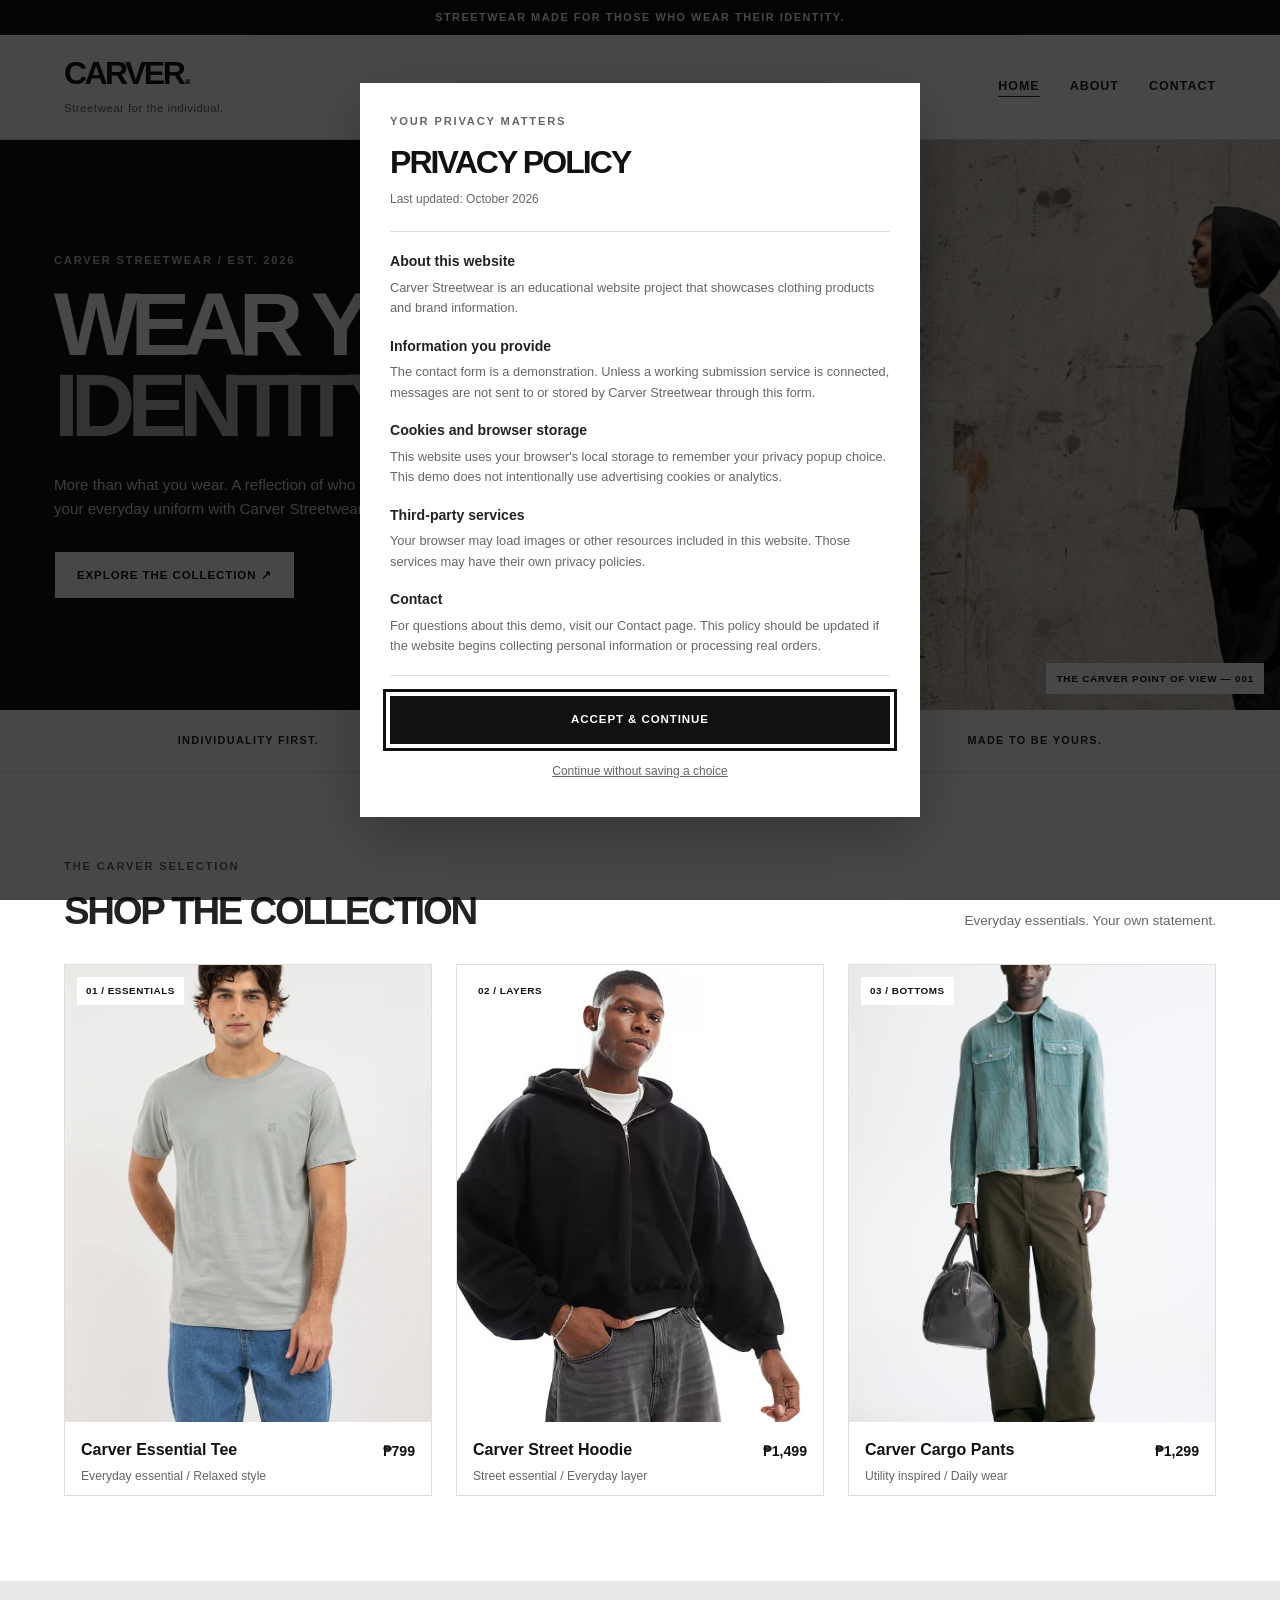
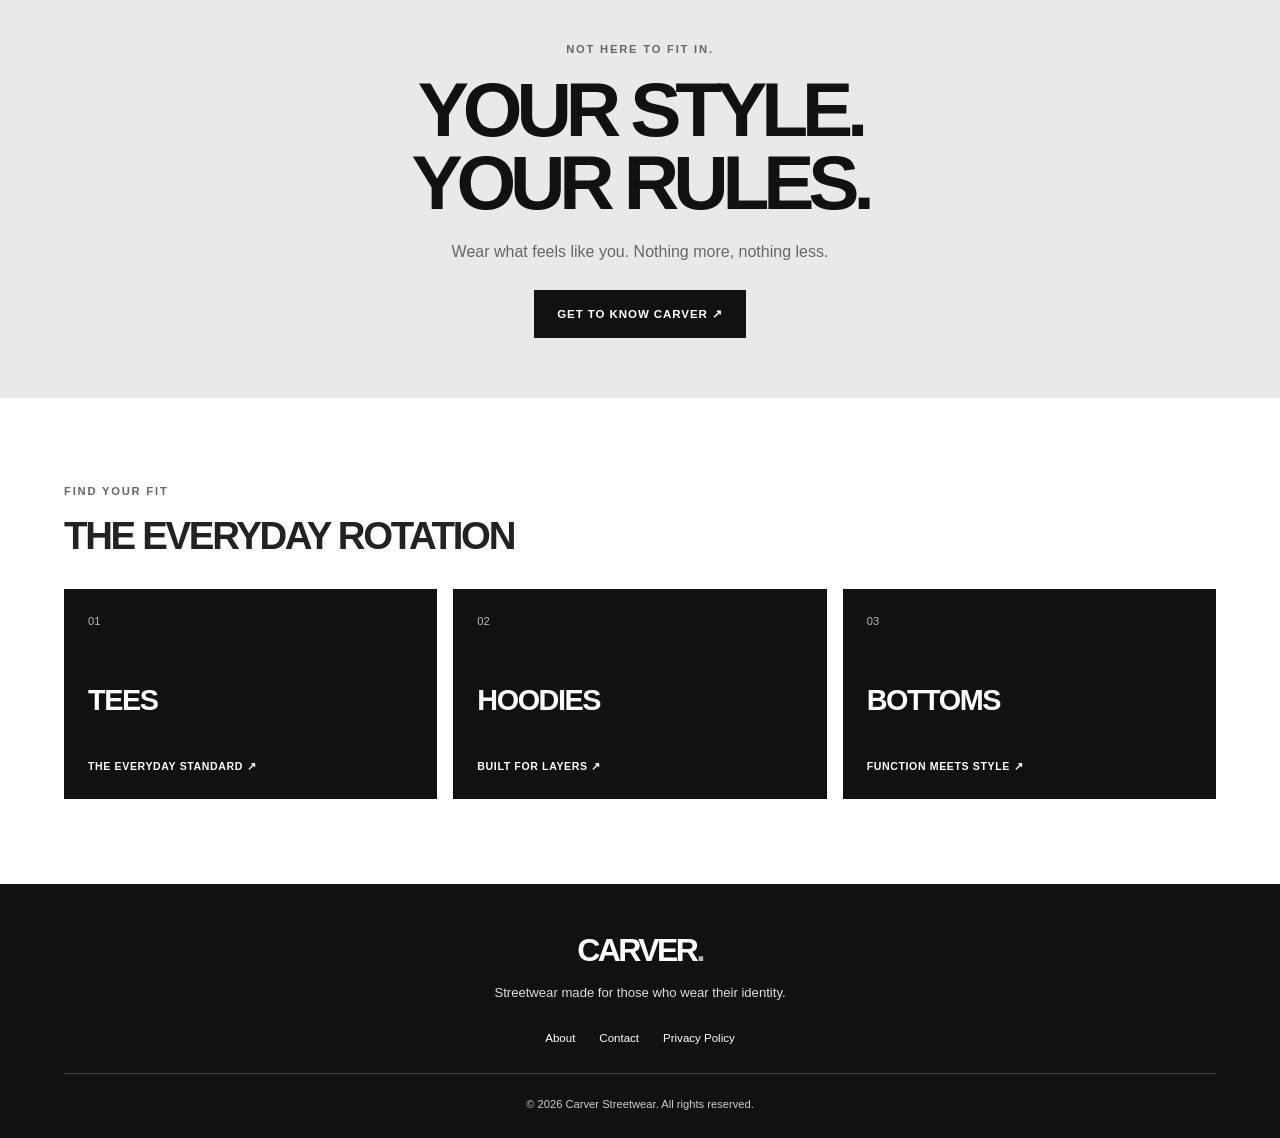
==== commit c0a071b3: "Complete Module 6.1 responsive header with Flexbox" ====
--- a/index.html
+++ b/index.html
@@ -1,4 +1,3 @@
-
 <!DOCTYPE html>
 <html lang="en">
 <head>
@@ -40,7 +39,7 @@
                 <a class="button button-light" href="#products">EXPLORE THE COLLECTION ↗</a>
             </div>
             <div class="hero-image">
-                <img src="fashfash.jpg" alt="Carver Streetwear brand portrait">
+                <img src="profile.jpg" alt="Carver Streetwear brand portrait">
                 <span class="image-label">THE CARVER POINT OF VIEW — 001</span>
             </div>
         </section>
@@ -62,10 +61,13 @@
 
             <div class="product-grid">
                 <article class="product-card">
-                    <a class="product-image" href="products/carver-essential-tee.html">
-                        <img src="tee.jpg" alt="Carver Essential Tee">
-                        <span class="product-number">01 / ESSENTIALS</span>
-                    </a>
+                    
+<a class="product-image" href="products/carver-essential-tee.html">
+    <img src="tee.jpg" alt="Carver Essential Tee">
+    <span class="product-number">01 / ESSENTIALS</span>
+    <span class="product-view">VIEW PRODUCT ↗</span>
+</a>
+
                     <div class="product-info">
                         <div>
                             <h3>Carver Essential Tee</h3>
@@ -73,14 +75,17 @@
                         </div>
                         <span class="price">₱799</span>
                     </div>
-                    <a class="text-link" href="products/carver-essential-tee.html">VIEW PRODUCT ↗</a>
+                    
                 </article>
 
                 <article class="product-card">
-                    <a class="product-image" href="products/carver-street-hoodie.html">
-                        <img src="hoodie.jpg" alt="Carver Street Hoodie">
-                        <span class="product-number">02 / LAYERS</span>
-                    </a>
+                    
+<a class="product-image" href="products/carver-street-hoodie.html">
+    <img src="hoodie.jpg" alt="Carver Street Hoodie">
+    <span class="product-number">02 / LAYERS</span>
+    <span class="product-view">VIEW PRODUCT ↗</span>
+</a>
+
                     <div class="product-info">
                         <div>
                             <h3>Carver Street Hoodie</h3>
@@ -88,14 +93,17 @@
                         </div>
                         <span class="price">₱1,499</span>
                     </div>
-                    <a class="text-link" href="products/carver-street-hoodie.html">VIEW PRODUCT ↗</a>
+                    
                 </article>
 
                 <article class="product-card">
-                    <a class="product-image" href="products/carver-cargo-pants.html">
-                        <img src="pants.jpg" alt="Carver Cargo Pants">
-                        <span class="product-number">03 / BOTTOMS</span>
-                    </a>
+                    
+<a class="product-image" href="products/carver-cargo-pants.html">
+    <img src="pants.jpg" alt="Carver Cargo Pants">
+    <span class="product-number">03 / BOTTOMS</span>
+    <span class="product-view">VIEW PRODUCT ↗</span>
+</a>
+
                     <div class="product-info">
                         <div>
                             <h3>Carver Cargo Pants</h3>
@@ -103,7 +111,7 @@
                         </div>
                         <span class="price">₱1,299</span>
                     </div>
-                    <a class="text-link" href="products/carver-cargo-pants.html">VIEW PRODUCT ↗</a>
+                    
                 </article>
             </div>
         </section>
@@ -263,4 +271,4 @@
         })();
     </script>
 </body>
-</html>
+</html>
--- a/style.css
+++ b/style.css
@@ -1,7 +1,7 @@
 
 /* ========================================
    1. VARIABLES AND RESET
-   ======================================== */
+======================================== */
 
 :root {
     --brand-color: #111111;
@@ -60,7 +60,7 @@
 
 /* ========================================
    2. ANNOUNCEMENT AND HEADER
-   ======================================== */
+======================================== */
 
 .announcement-bar {
     padding: 9px 16px;
@@ -146,7 +146,7 @@
 
 /* ========================================
    3. SHARED TYPOGRAPHY AND BUTTONS
-   ======================================== */
+======================================== */
 
 main {
     width: 100%;
@@ -229,7 +229,7 @@
 
 /* ========================================
    4. HOMEPAGE HERO
-   ======================================== */
+======================================== */
 
 .hero {
     display: grid;
@@ -321,7 +321,7 @@
 
 /* ========================================
    5. PRODUCT CARDS
-   ======================================== */
+======================================== */
 
 .product-grid {
     display: grid;
@@ -335,6 +335,14 @@
     margin: 0;
     border: 1px solid var(--border-color);
     background: var(--white);
+}
+
+/* Clickable product image */
+
+.product-image-link {
+    display: block;
+    color: inherit;
+    text-decoration: none;
 }
 
 .product-image {
@@ -346,26 +354,83 @@
 }
 
 .product-image img {
+    display: block;
     width: 100%;
     height: 100%;
     object-fit: cover;
-    transition: transform 0.35s ease;
-}
-
-.product-image:hover img {
-    transform: scale(1.035);
-}
-
-.product-number {
+    transition: transform 0.4s ease;
+}
+
+/* Product image zoom */
+
+.product-image-link:hover .product-image img,
+.product-image-link:focus-visible .product-image img {
+    transform: scale(1.04);
+}
+
+/* Product number or label */
+
+.product-number,
+.product-tag {
     position: absolute;
     top: 12px;
     left: 12px;
+    z-index: 3;
+    max-width: calc(100% - 24px);
     padding: 6px 9px;
     background: var(--white);
     color: var(--brand-color);
     font-size: 0.62rem;
     font-weight: 700;
     letter-spacing: 0.05em;
+}
+
+/* Dark overlay appears on hover */
+
+.product-image::after {
+    content: "";
+    position: absolute;
+    inset: 0;
+    z-index: 1;
+    background: rgba(0, 0, 0, 0.25);
+    opacity: 0;
+    pointer-events: none;
+    transition: opacity 0.3s ease;
+}
+
+.product-image-link:hover .product-image::after,
+.product-image-link:focus-visible .product-image::after {
+    opacity: 1;
+}
+
+/* Centered VIEW PRODUCT button */
+
+.product-view {
+    position: absolute;
+    top: 50%;
+    left: 50%;
+    z-index: 2;
+    padding: 12px 20px;
+    border: 1px solid var(--white);
+    background: var(--white);
+    color: var(--brand-color);
+    font-size: 0.8rem;
+    font-weight: 700;
+    letter-spacing: 1px;
+    text-align: center;
+    white-space: nowrap;
+    opacity: 0;
+    pointer-events: none;
+    transform: translate(-50%, calc(-50% + 8px));
+    transition:
+        opacity 0.3s ease,
+        transform 0.3s ease;
+}
+
+.product-image-link:hover .product-view,
+.product-image-link:focus-visible .product-view {
+    opacity: 1;
+    transform: translate(-50%, -50%);
 }
 
 .product-info {
@@ -407,10 +472,32 @@
     text-underline-offset: 4px;
 }
 
+/* Keep VIEW PRODUCT visible on touch devices */
+
+@media (hover: none) {
+    .product-view {
+        top: auto;
+        right: 12px;
+        bottom: 12px;
+        left: 12px;
+        padding: 13px;
+        border: none;
+        background: var(--brand-color);
+        color: var(--white);
+        white-space: normal;
+        opacity: 1;
+        transform: none;
+    }
+
+    .product-image::after {
+        display: none;
+    }
+}
+
 
 /* ========================================
    6. STATEMENT AND CATEGORY SECTIONS
-   ======================================== */
+======================================== */
 
 .statement-section {
     display: flex;
@@ -482,7 +569,7 @@
 
 /* ========================================
    7. ABOUT PAGE
-   ======================================== */
+======================================== */
 
 .about-hero {
     display: flex;
@@ -597,7 +684,7 @@
 
 /* ========================================
    8. CONTACT PAGE
-   ======================================== */
+======================================== */
 
 .contact-hero {
     padding: 70px 8% 60px;
@@ -700,7 +787,7 @@
 
 /* ========================================
    9. FOOTER
-   ======================================== */
+======================================== */
 
 .site-footer {
     padding: 50px 5% 24px;
@@ -752,7 +839,7 @@
 
 /* ========================================
    10. PRIVACY POLICY POPUP
-   ======================================== */
+======================================== */
 
 .privacy-overlay[hidden] {
     display: none;
@@ -834,154 +921,8 @@
 
 
 /* ========================================
-   11. RESPONSIVE DESIGN
-   ======================================== */
-
-@media (max-width: 800px) {
-    .hero {
-        grid-template-columns: 1fr 0.8fr;
-        min-height: 460px;
-    }
-
-    .hero-copy {
-        padding: 45px 7%;
-    }
-
-    .product-grid {
-        grid-template-columns: repeat(2, minmax(0, 1fr));
-    }
-
-    .about-feature,
-    .contact-layout {
-        gap: 32px;
-        padding: 60px 5%;
-    }
-
-    .values-grid {
-        grid-template-columns: 1fr;
-    }
-}
-
-@media (max-width: 600px) {
-    .announcement-bar {
-        font-size: 0.58rem;
-        letter-spacing: 0.08em;
-    }
-
-    .site-header {
-        flex-direction: column;
-        align-items: flex-start;
-        gap: 18px;
-        padding: 20px;
-    }
-
-    .site-header nav {
-        width: 100%;
-    }
-
-    .site-header nav ul {
-        flex-wrap: wrap;
-        gap: 12px 22px;
-    }
-
-    .site-header nav a {
-        font-size: 0.7rem;
-    }
-
-    .hero {
-        grid-template-columns: 1fr;
-    }
-
-    .hero-copy {
-        min-height: 390px;
-        padding: 48px 24px;
-    }
-
-    .hero-image,
-    .hero-image img {
-        min-height: 320px;
-        max-height: 420px;
-    }
-
-    .intro-strip {
-        justify-content: center;
-        padding: 18px;
-    }
-
-    .intro-strip p {
-        font-size: 0.6rem;
-    }
-
-    .section-block,
-    .category-section,
-    .values-section {
-        padding: 55px 20px;
-    }
-
-    .section-heading {
-        flex-direction: column;
-        align-items: flex-start;
-    }
-
-    .product-grid {
-        grid-template-columns: 1fr;
-        gap: 22px;
-    }
-
-    .product-image {
-        aspect-ratio: 4 / 4.5;
-    }
-
-    .category-grid {
-        grid-template-columns: 1fr;
-    }
-
-    .category-tile {
-        min-height: 170px;
-    }
-
-    .about-hero {
-        min-height: 360px;
-        padding: 55px 20px;
-    }
-
-    .about-feature,
-    .contact-layout {
-        grid-template-columns: 1fr;
-        gap: 30px;
-        padding: 55px 20px;
-    }
-
-    .about-copy h2,
-    .contact-info h2 {
-        font-size: 3rem;
-    }
-
-    .contact-hero {
-        padding: 55px 20px;
-    }
-
-    .contact-form fieldset {
-        padding: 20px 16px;
-    }
-
-    .privacy-modal {
-        padding: 22px;
-    }
-
-    .privacy-modal h2 {
-        font-size: 1.7rem;
-    }
-
-    .footer-links {
-        gap: 16px;
-    }
-}
-
-
-/* ========================================
-   PRODUCT DETAIL PAGES
-   ======================================== */
+   11. PRODUCT DETAIL PAGES
+======================================== */
 
 .product-page {
     max-width: 1200px;
@@ -1012,9 +953,9 @@
 }
 
 .product-gallery {
-    background-color: #eeeeee;
     overflow: hidden;
     border-radius: 4px;
+    background-color: #eeeeee;
 }
 
 .product-gallery img {
@@ -1022,6 +963,11 @@
     width: 100%;
     aspect-ratio: 5 / 6;
     object-fit: cover;
+    transition: transform 0.4s ease;
+}
+
+.product-gallery:hover img {
+    transform: scale(1.03);
 }
 
 .product-details {
@@ -1029,39 +975,39 @@
 }
 
 .product-eyebrow {
+    margin-bottom: 14px;
     color: var(--muted-grey);
     text-transform: uppercase;
     letter-spacing: 2px;
     font-size: 0.75rem;
     font-weight: bold;
-    margin-bottom: 14px;
 }
 
 .product-details h1 {
+    margin: 0 0 18px;
+    color: var(--brand-color);
     font-size: clamp(2rem, 4vw, 3.2rem);
     line-height: 1.12;
     letter-spacing: -1.5px;
-    margin: 0 0 18px;
-    color: var(--brand-color);
 }
 
 .product-price {
+    margin: 0 0 24px;
+    color: var(--brand-color);
     font-size: 1.4rem;
     font-weight: bold;
-    margin: 0 0 24px;
-    color: var(--brand-color);
 }
 
 .product-description {
+    margin-bottom: 16px;
     color: var(--dark-ink);
     line-height: 1.9;
-    margin-bottom: 16px;
 }
 
 .product-divider {
+    margin: 28px 0;
     border: 0;
     border-top: 1px solid #dddddd;
-    margin: 28px 0;
 }
 
 .product-section {
@@ -1069,10 +1015,10 @@
 }
 
 .product-section h2 {
+    margin: 0 0 18px;
+    color: var(--brand-color);
     font-size: 1.5rem;
     letter-spacing: -0.5px;
-    margin: 0 0 18px;
-    color: var(--brand-color);
 }
 
 .product-specifications {
@@ -1083,18 +1029,16 @@
 
 .product-specifications th,
 .product-specifications td {
+    padding: 15px 12px;
+    border: none;
+    border-bottom: 1px solid #dddddd;
     text-align: left;
-    padding: 15px 12px;
-    border-bottom: 1px solid #dddddd;
-    border-left: none;
-    border-right: none;
-    border-top: none;
 }
 
 .product-specifications th {
     width: 38%;
+    color: var(--dark-ink);
     font-size: 0.9rem;
-    color: var(--dark-ink);
 }
 
 .product-specifications td {
@@ -1102,15 +1046,15 @@
 }
 
 .order-card {
-    background-color: var(--white);
+    padding: 28px;
     border: 1px solid #dddddd;
     border-radius: 4px;
-    padding: 28px;
+    background-color: var(--white);
 }
 
 .order-card > p {
-    color: var(--muted-grey);
     margin-bottom: 24px;
+    color: var(--muted-grey);
 }
 
 .order-form > p {
@@ -1119,9 +1063,9 @@
 
 .order-form label {
     display: inline-block;
+    margin-bottom: 8px;
     font-size: 0.9rem;
     font-weight: bold;
-    margin-bottom: 8px;
 }
 
 .order-form input[type="number"],
@@ -1146,9 +1090,9 @@
 
 .order-form legend {
     padding: 0 8px;
+    color: var(--brand-color);
     font-size: 0.9rem;
     font-weight: bold;
-    color: var(--brand-color);
 }
 
 .order-form fieldset p {
@@ -1197,43 +1141,36 @@
 }
 
 .product-back-link {
-    display: inline-block;
-    margin-top: 30px;
-    color: var(--dark-ink);
-    text-underline-offset: 4px;
-}
-
-@media (max-width: 760px) {
-    .product-page {
-        padding: 20px 18px 45px;
-    }
-
-    .product-layout {
-        grid-template-columns: 1fr;
-        gap: 28px;
-    }
-
-    .product-details {
-        padding-top: 0;
-    }
-
-    .product-details h1 {
-        font-size: 2.2rem;
-    }
-
-    .product-section {
-        margin-top: 32px;
-    }
-
-    .order-card {
-        padding: 20px;
-    }
+    display: inline-flex;
+    align-items: center;
+    justify-content: center;
+    gap: 10px;
+    margin-top: 24px;
+    padding: 13px 20px;
+    border: 1px solid var(--brand-color);
+    border-radius: 3px;
+    background-color: transparent;
+    color: var(--brand-color);
+    font-size: 0.9rem;
+    font-weight: bold;
+    text-decoration: none;
+    transition: background-color 0.2s, color 0.2s;
+}
+
+.product-back-link:hover {
+    background-color: var(--brand-color);
+    color: var(--white);
+}
+
+.product-back-link:focus-visible {
+    outline: 3px solid var(--brand-color);
+    outline-offset: 4px;
 }
 
 
 /* ========================================
-   PRODUCT COLOR SELECTOR
-   ======================================== */
+   12. PRODUCT COLOR SELECTOR
+======================================== */
 
 .product-colors {
     margin: 24px 0;
@@ -1261,9 +1198,9 @@
 
 .color-option input {
     position: absolute;
-    opacity: 0;
     width: 1px;
     height: 1px;
+    opacity: 0;
 }
 
 .color-swatch {
@@ -1305,46 +1242,328 @@
 
 
 /* ========================================
-   BACK TO PRODUCTS BUTTON
-   ======================================== */
-
-.product-back-link {
-    display: inline-flex;
-    align-items: center;
-    justify-content: center;
-    gap: 10px;
-    margin-top: 24px;
-    padding: 13px 20px;
-    border: 1px solid var(--brand-color);
-    border-radius: 3px;
-    background-color: transparent;
-    color: var(--brand-color);
-    font-size: 0.9rem;
-    font-weight: bold;
-    text-decoration: none;
-    transition: background-color 0.2s, color 0.2s;
-}
-
-.product-back-link:hover {
-    background-color: var(--brand-color);
-    color: var(--white);
-}
-
-.product-back-link:focus-visible {
-    outline: 3px solid var(--brand-color);
-    outline-offset: 4px;
-}
-
-.product-gallery {
-    background-color: #eeeeee;
+   13. CART AND STORE POLICY PAGES
+======================================== */
+
+.store-page {
+    width: min(1100px, calc(100% - 40px));
+    min-height: 55vh;
+    margin: 0 auto;
+    padding: 70px 0 100px;
+}
+
+.store-page h1 {
+    margin: 12px 0;
+    font-size: clamp(2rem, 5vw, 3.5rem);
+    letter-spacing: -1.5px;
+}
+
+.store-intro {
+    color: var(--muted-grey);
+    line-height: 1.8;
+}
+
+.cart-demo {
+    margin-top: 40px;
+    padding: 55px 25px;
+    border: 1px solid var(--border-color);
+    text-align: center;
+}
+
+.cart-demo h2 {
+    margin-bottom: 14px;
+    font-size: 1.5rem;
+}
+
+.cart-demo p {
+    max-width: 540px;
+    margin: 0 auto 25px;
+    color: var(--muted-grey);
+    line-height: 1.8;
+}
+
+
+/* ========================================
+   14. RESPONSIVE DESIGN
+======================================== */
+
+@media (max-width: 800px) {
+    .hero {
+        grid-template-columns: 1fr 0.8fr;
+        min-height: 460px;
+    }
+
+    .hero-copy {
+        padding: 45px 7%;
+    }
+
+    .product-grid {
+        grid-template-columns: repeat(2, minmax(0, 1fr));
+    }
+
+    .about-feature,
+    .contact-layout {
+        gap: 32px;
+        padding: 60px 5%;
+    }
+
+    .values-grid {
+        grid-template-columns: 1fr;
+    }
+
+    .product-layout {
+        gap: 32px;
+    }
+}
+
+@media (max-width: 760px) {
+    .product-page {
+        padding: 20px 18px 45px;
+    }
+
+    .product-layout {
+        grid-template-columns: 1fr;
+        gap: 28px;
+    }
+
+    .product-details {
+        padding-top: 0;
+    }
+
+    .product-details h1 {
+        font-size: 2.2rem;
+    }
+
+    .product-section {
+        margin-top: 32px;
+    }
+
+    .order-card {
+        padding: 20px;
+    }
+}
+
+ @media (max-width: 600px) {
+    .announcement-bar {
+        font-size: 0.58rem;
+        letter-spacing: 0.08em;
+    }
+
+@media (max-width: 600px) {
+    .site-header {
+        flex-direction: row;
+        justify-content: space-between;
+        align-items: center;
+        gap: 12px;
+        padding: 16px 5%;
+    }
+
+    .site-branding {
+        min-width: 0;
+    }
+
+    .site-header nav {
+        width: auto;
+    }
+
+    .site-header nav ul {
+        flex-wrap: wrap;
+        justify-content: flex-end;
+        gap: 8px 14px;
+    }
+
+    .site-header nav a {
+        font-size: 0.7rem;
+    }
+}
+
+    .hero {
+    grid-template-columns: 1fr;
+}
+
+    .hero-copy {
+        min-height: 390px;
+        padding: 48px 24px;
+    }
+
+    .hero-image {
+    min-height: 0;
+    height: 320px;
+}
+
+.hero-image img {
+    width: 100%;
+    height: 100%;
+    min-height: 0;
+    max-height: none;
+    object-fit: cover;
+}
+
+    .intro-strip {
+        justify-content: center;
+        padding: 18px;
+    }
+
+    .intro-strip p {
+        font-size: 0.6rem;
+    }
+
+    .section-block,
+    .category-section,
+    .values-section {
+        padding: 55px 20px;
+    }
+
+    .section-heading {
+        flex-direction: column;
+        align-items: flex-start;
+    }
+
+    .product-grid {
+        grid-template-columns: 1fr;
+        gap: 22px;
+    }
+
+    .product-image {
+        aspect-ratio: 4 / 4.5;
+    }
+
+    .category-grid {
+        grid-template-columns: 1fr;
+    }
+
+    .category-tile {
+        min-height: 170px;
+    }
+
+    .about-hero {
+        min-height: 360px;
+        padding: 55px 20px;
+    }
+
+    .about-feature,
+    .contact-layout {
+        grid-template-columns: 1fr;
+        gap: 30px;
+        padding: 55px 20px;
+    }
+
+    .about-copy h2,
+    .contact-info h2 {
+        font-size: 3rem;
+    }
+
+    .contact-hero {
+        padding: 55px 20px;
+    }
+
+    .contact-form fieldset {
+        padding: 20px 16px;
+    }
+
+    .privacy-modal {
+        padding: 22px;
+    }
+
+    .privacy-modal h2 {
+        font-size: 1.7rem;
+    }
+
+    .footer-links {
+        gap: 16px;
+    }
+
+    .store-page {
+        padding: 45px 0 65px;
+    }
+
+    .cart-demo {
+        padding: 35px 18px;
+    }
+}
+
+
+/* VIEW PRODUCT — HOVER EFFECT */
+.product-image {
+    position: relative;
+    display: block;
     overflow: hidden;
-    border-radius: 4px;
-}
-
-.product-gallery img {
+}
+
+.product-image img {
+    display: block;
+    width: 100%;
     transition: transform 0.4s ease;
 }
 
-.product-gallery:hover img {
-    transform: scale(1.03);
-}
+.product-image:hover img {
+    transform: scale(1.04);
+}
+
+.product-image::after {
+    content: "";
+    position: absolute;
+    inset: 0;
+    background: rgba(0, 0, 0, 0.25);
+    opacity: 0;
+    transition: opacity 0.3s ease;
+    pointer-events: none;
+}
+
+.product-image:hover::after,
+.product-image:focus-visible::after {
+    opacity: 1;
+}
+
+.product-view {
+    position: absolute;
+    top: 50%;
+    left: 50%;
+    z-index: 2;
+    padding: 12px 20px;
+    background: #fff;
+    color: #111;
+    border: 1px solid #fff;
+    font-size: 11px;
+    font-weight: 700;
+    letter-spacing: 1.5px;
+    white-space: nowrap;
+    opacity: 0;
+    visibility: hidden;
+    transform: translate(-50%, calc(-50% + 8px));
+    transition:
+        opacity 0.3s ease,
+        transform 0.3s ease,
+        visibility 0.3s ease;
+    pointer-events: none;
+}
+
+.product-image:hover .product-view,
+.product-image:focus-visible .product-view {
+    opacity: 1;
+    visibility: visible;
+    transform: translate(-50%, -50%);
+}
+
+/* Keep the button visible on touchscreens */
+@media (hover: none) {
+    .product-image::after {
+        display: none;
+    }
+
+    .product-view {
+        top: auto;
+        right: 10px;
+        bottom: 10px;
+        left: 10px;
+        padding: 12px;
+        background: #111;
+        color: #fff;
+        border-color: #111;
+        text-align: center;
+        white-space: normal;
+        opacity: 1;
+        visibility: visible;
+        transform: none;
+    }
+}
